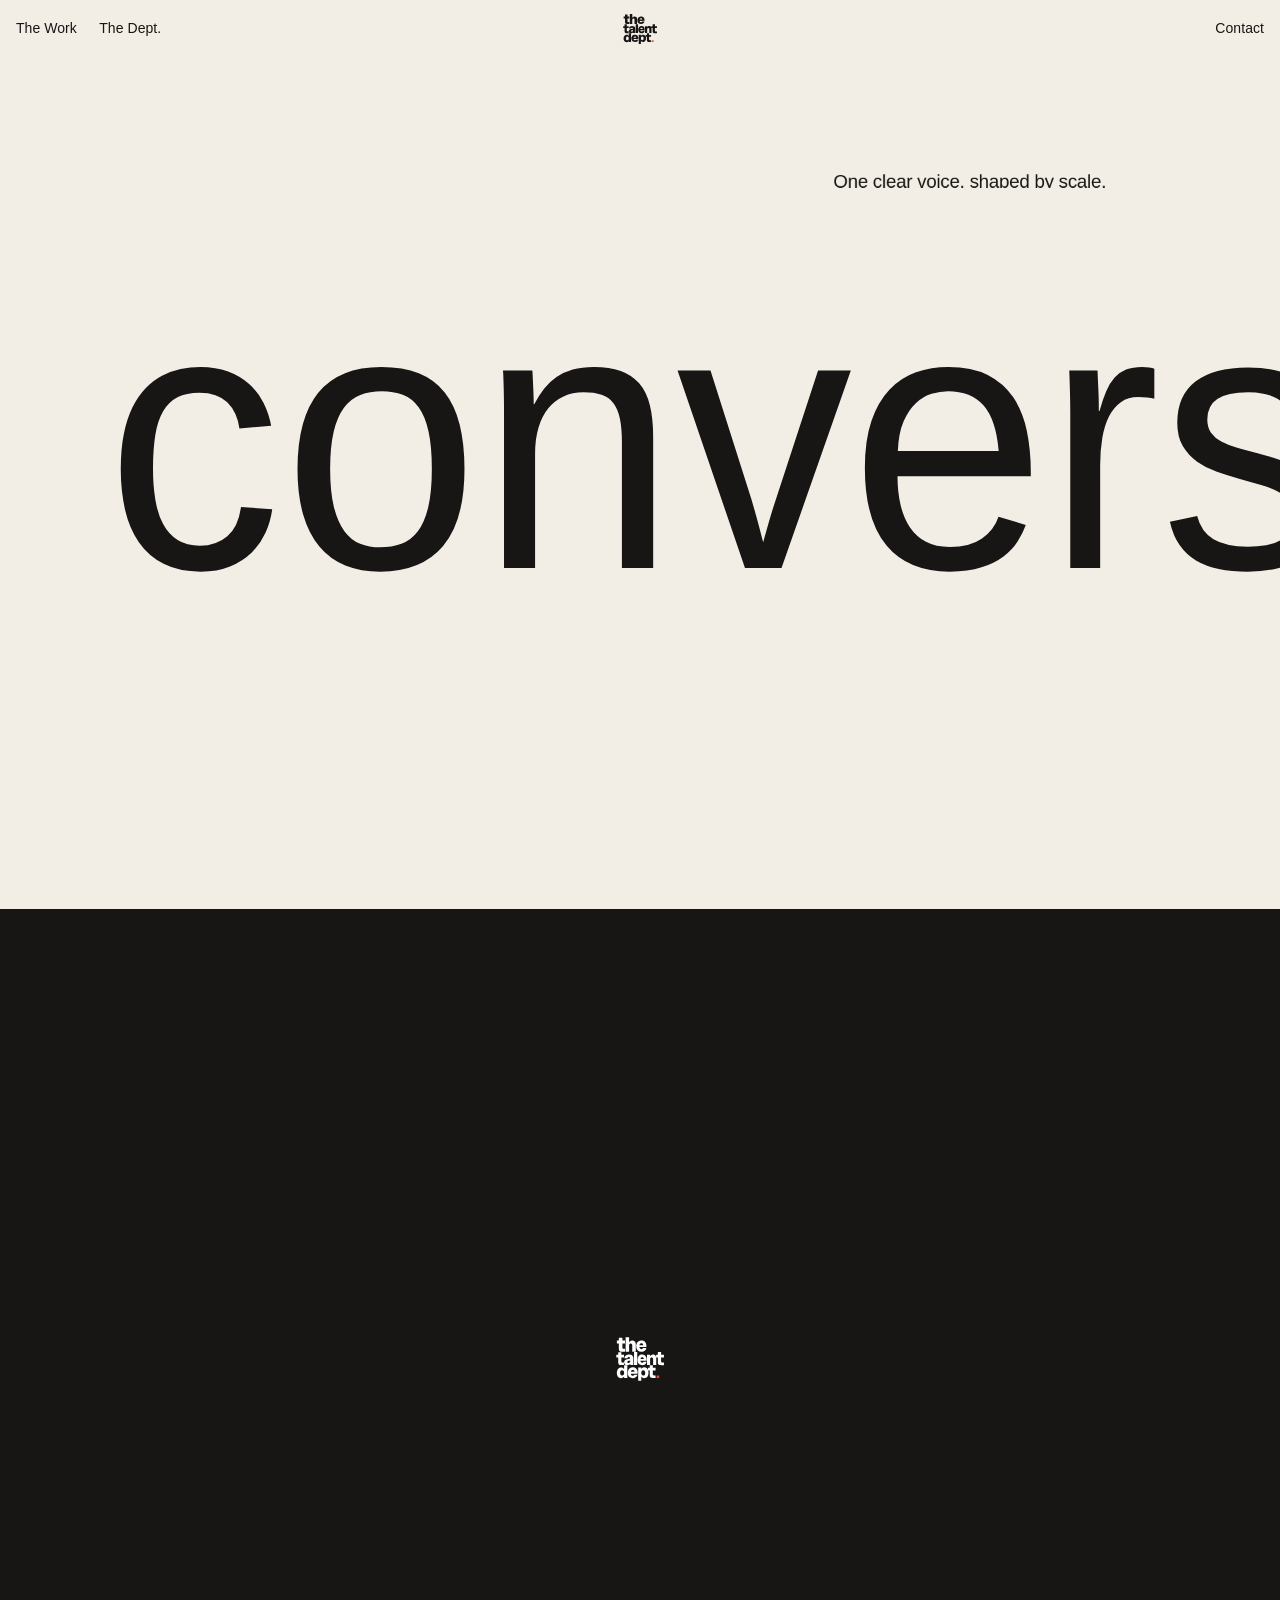
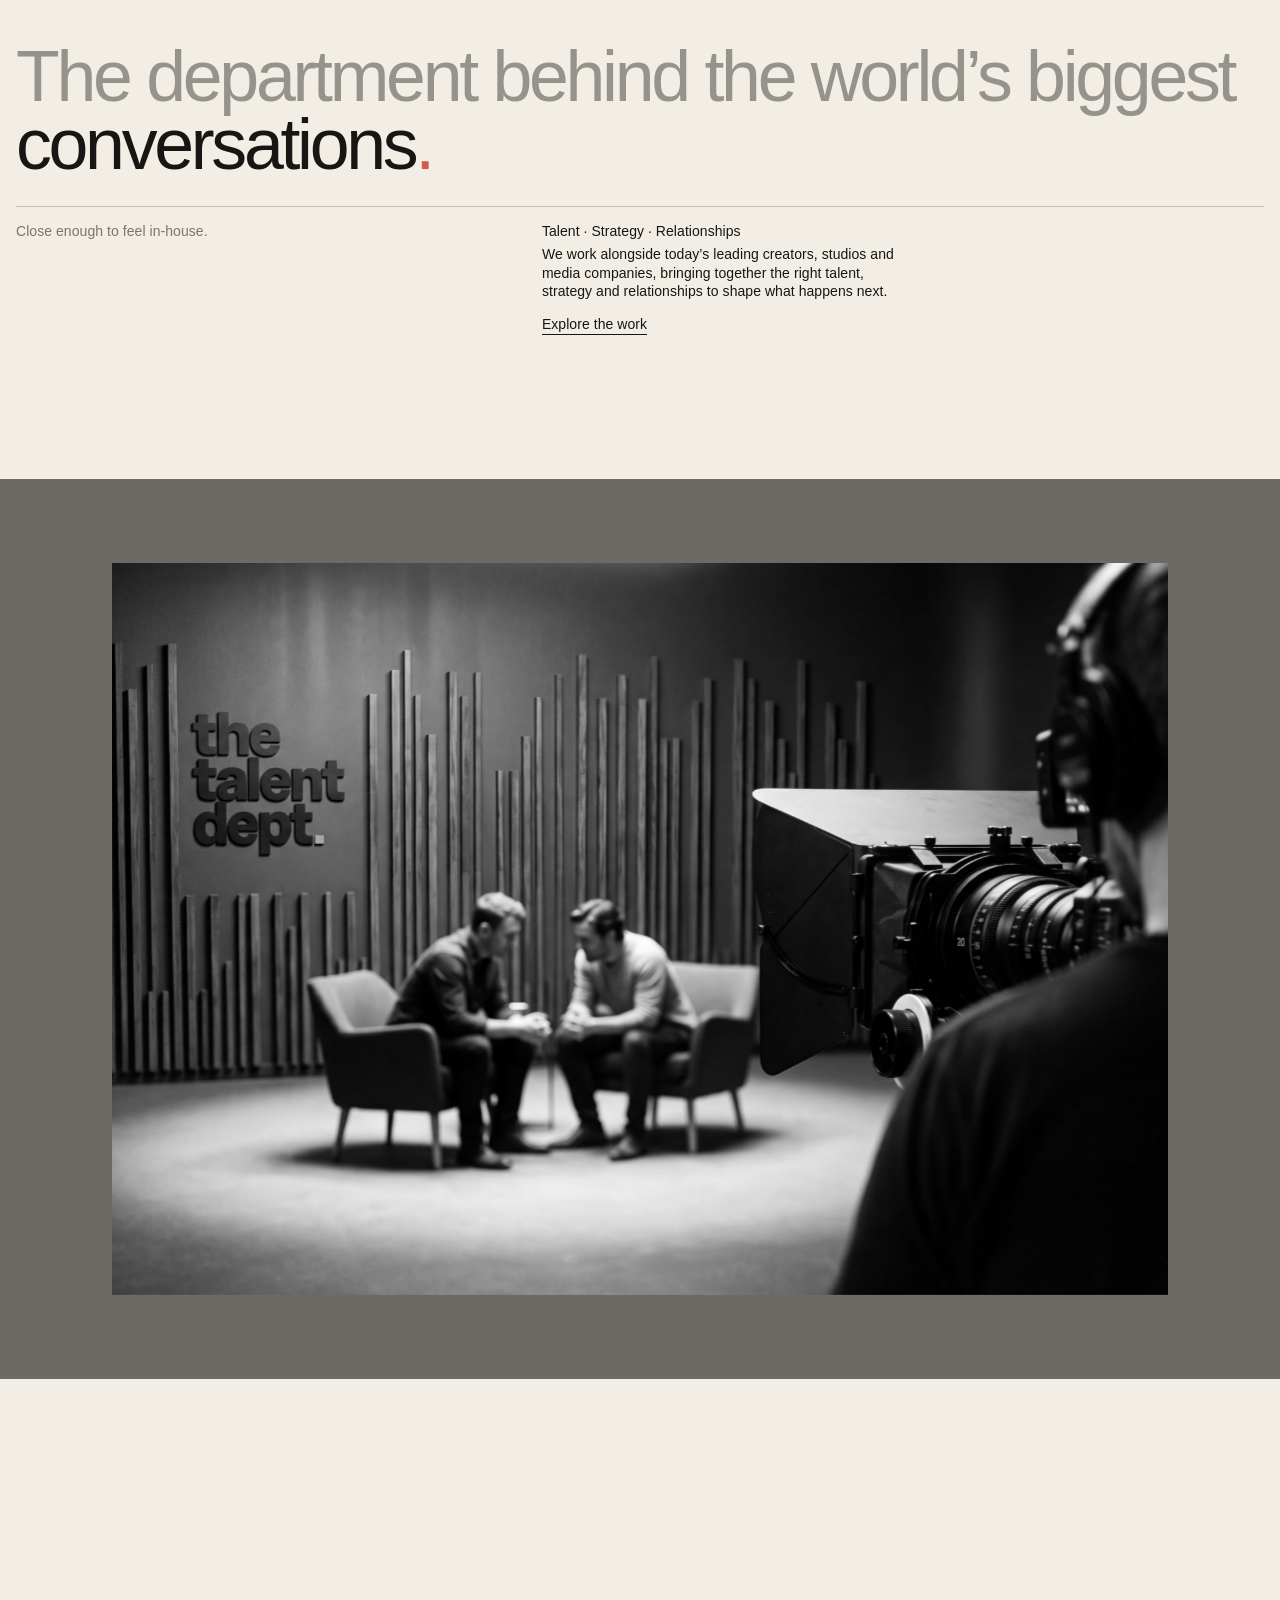
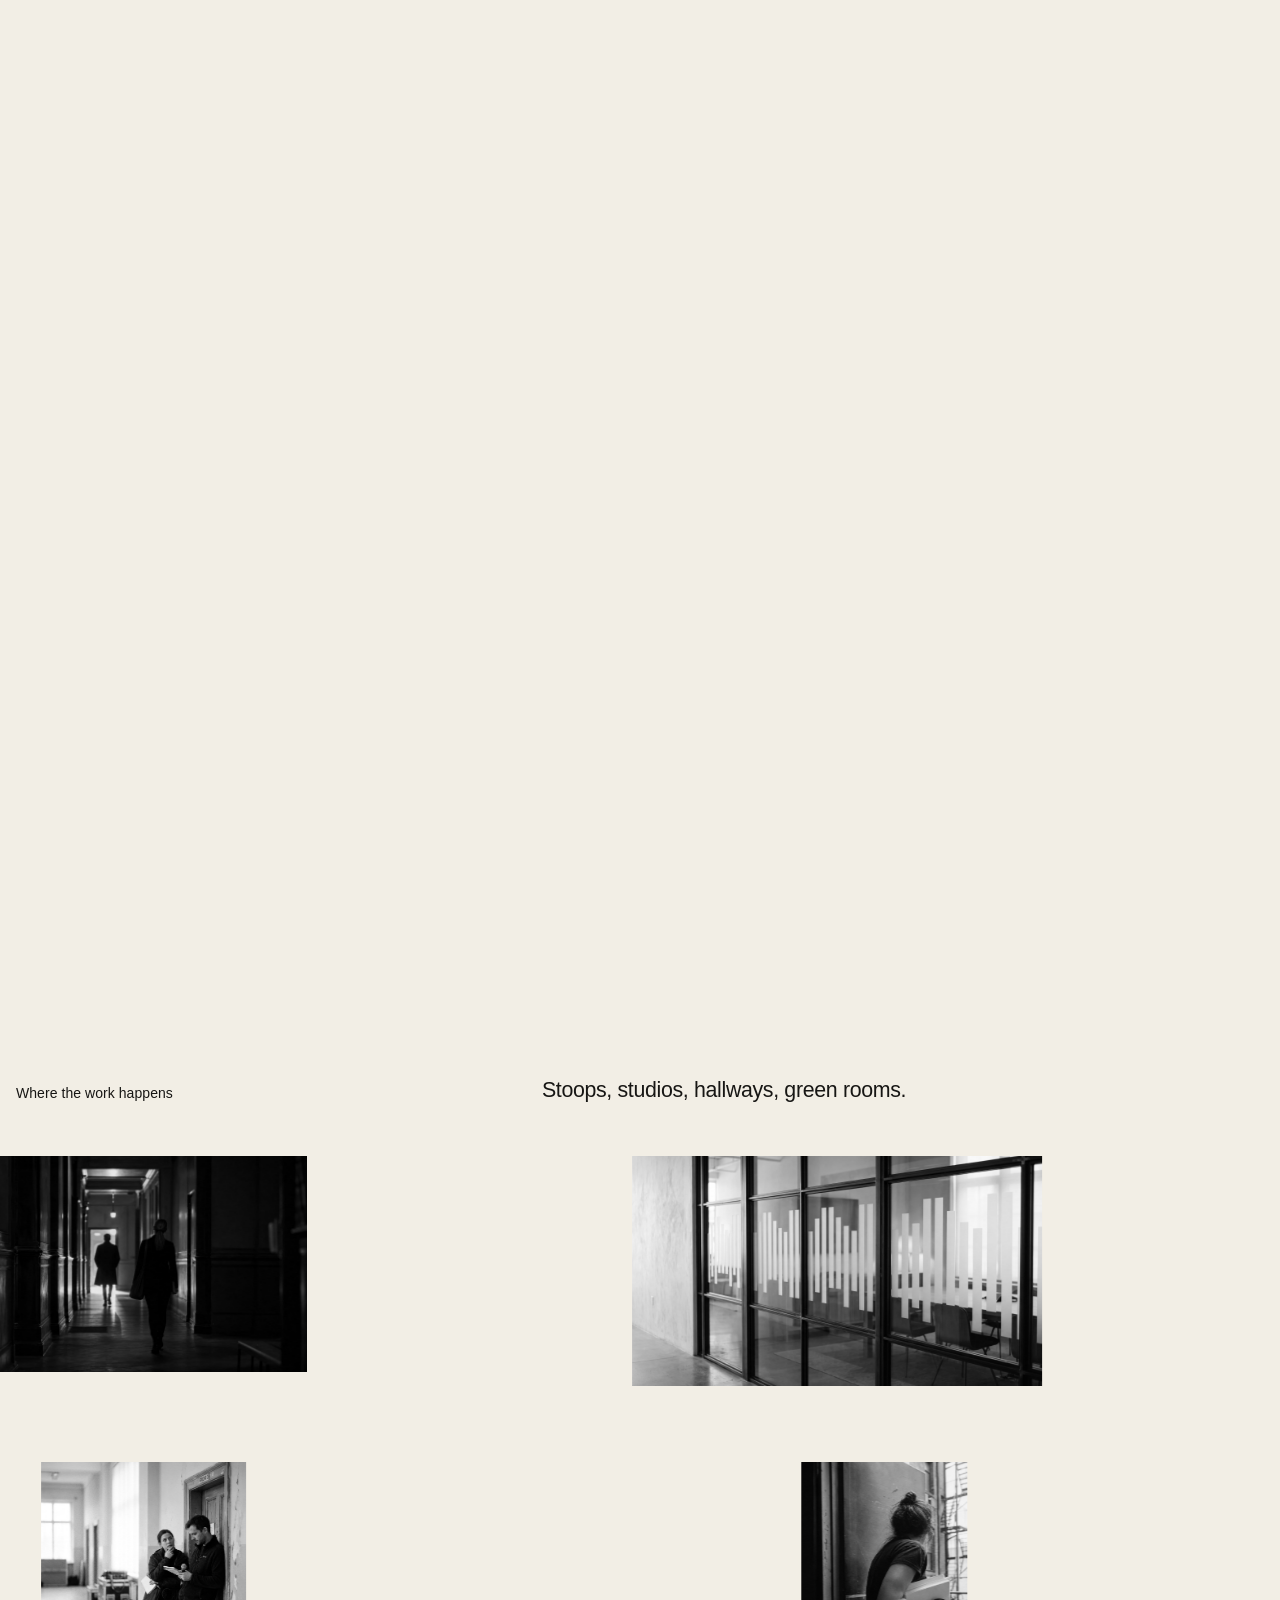
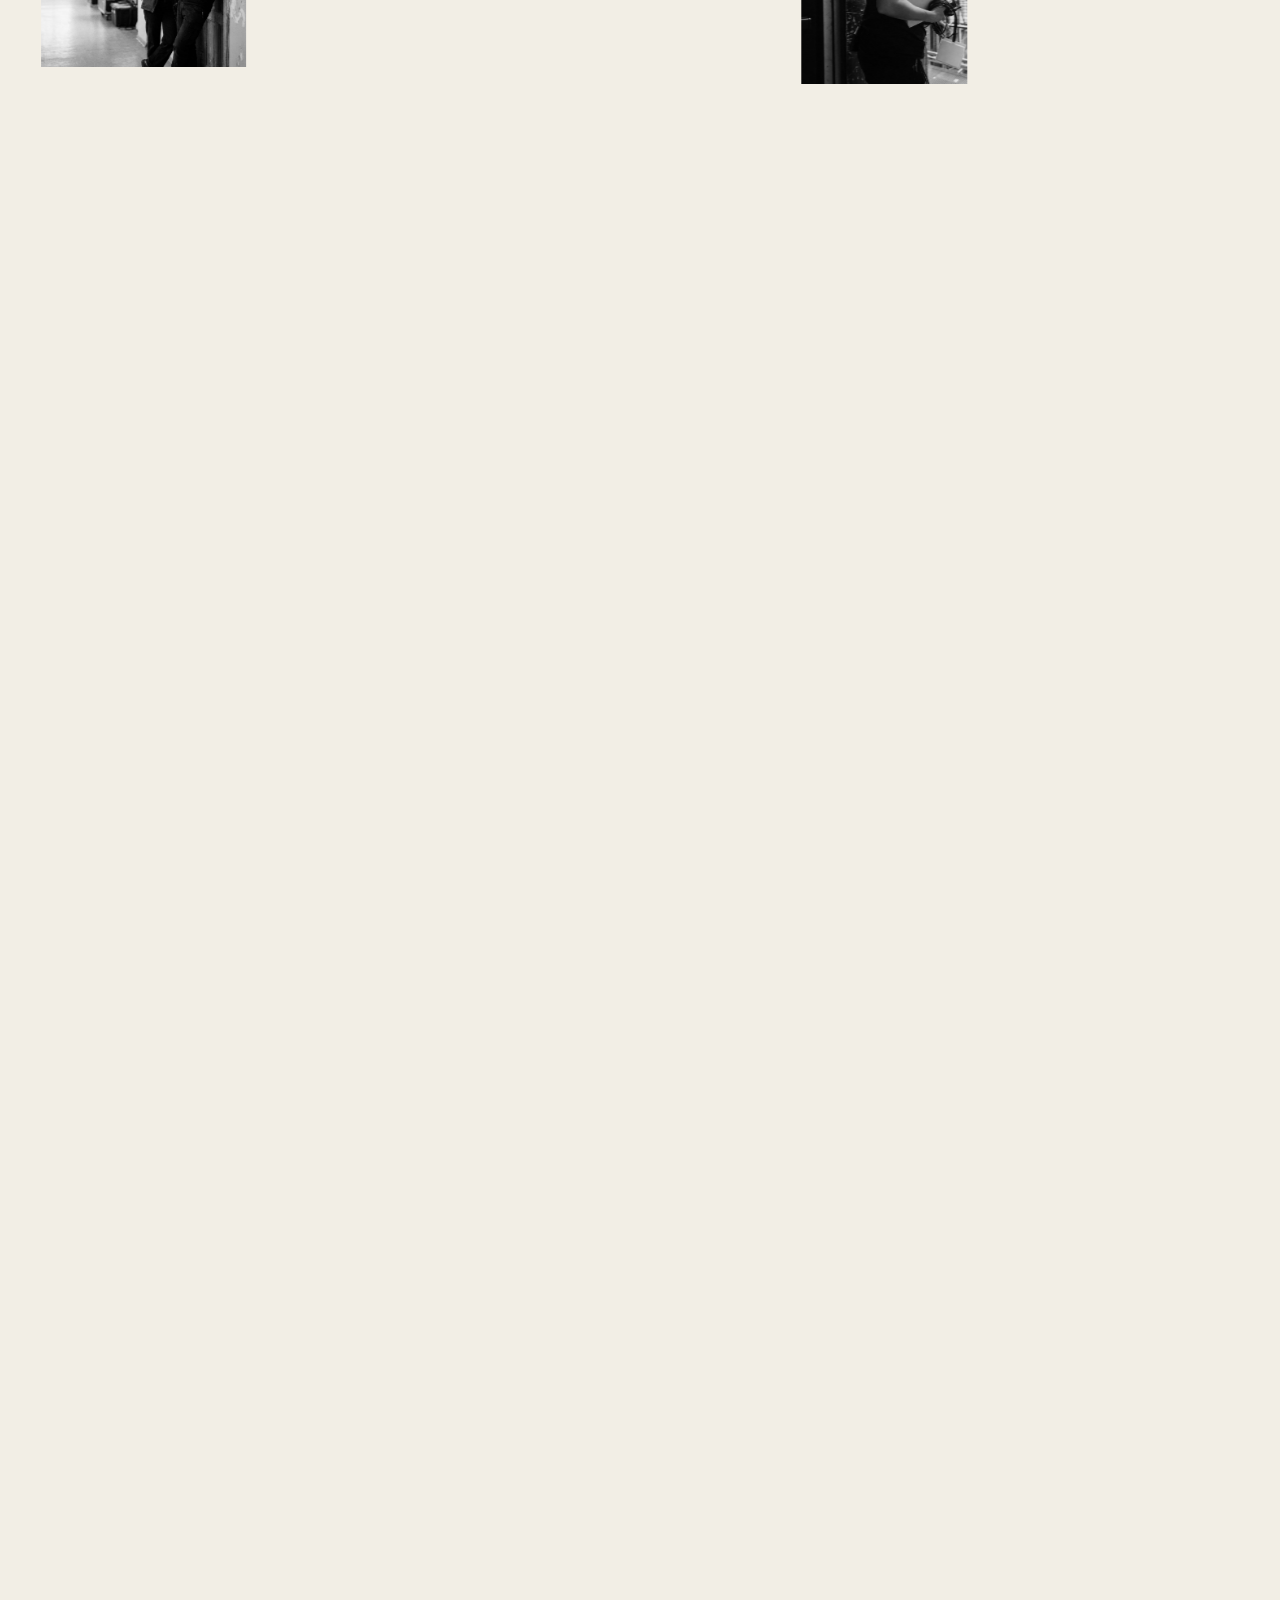
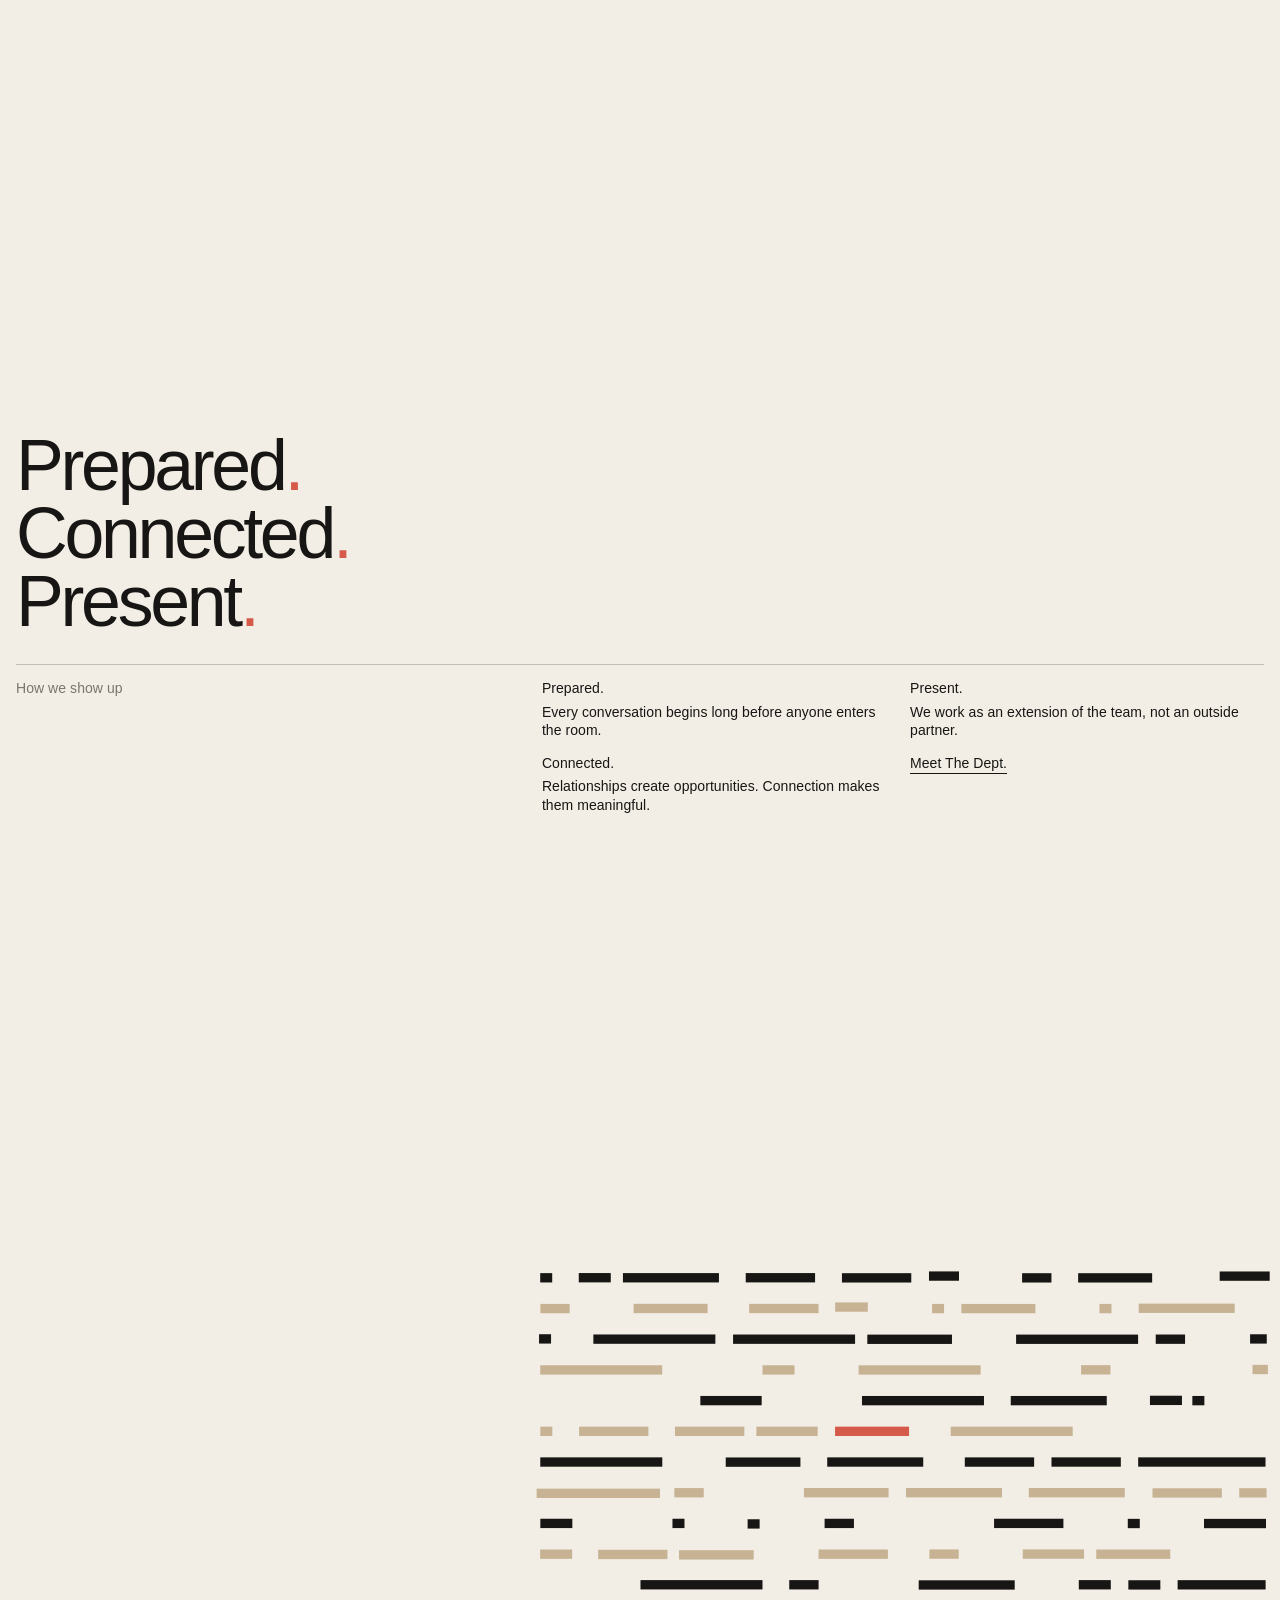
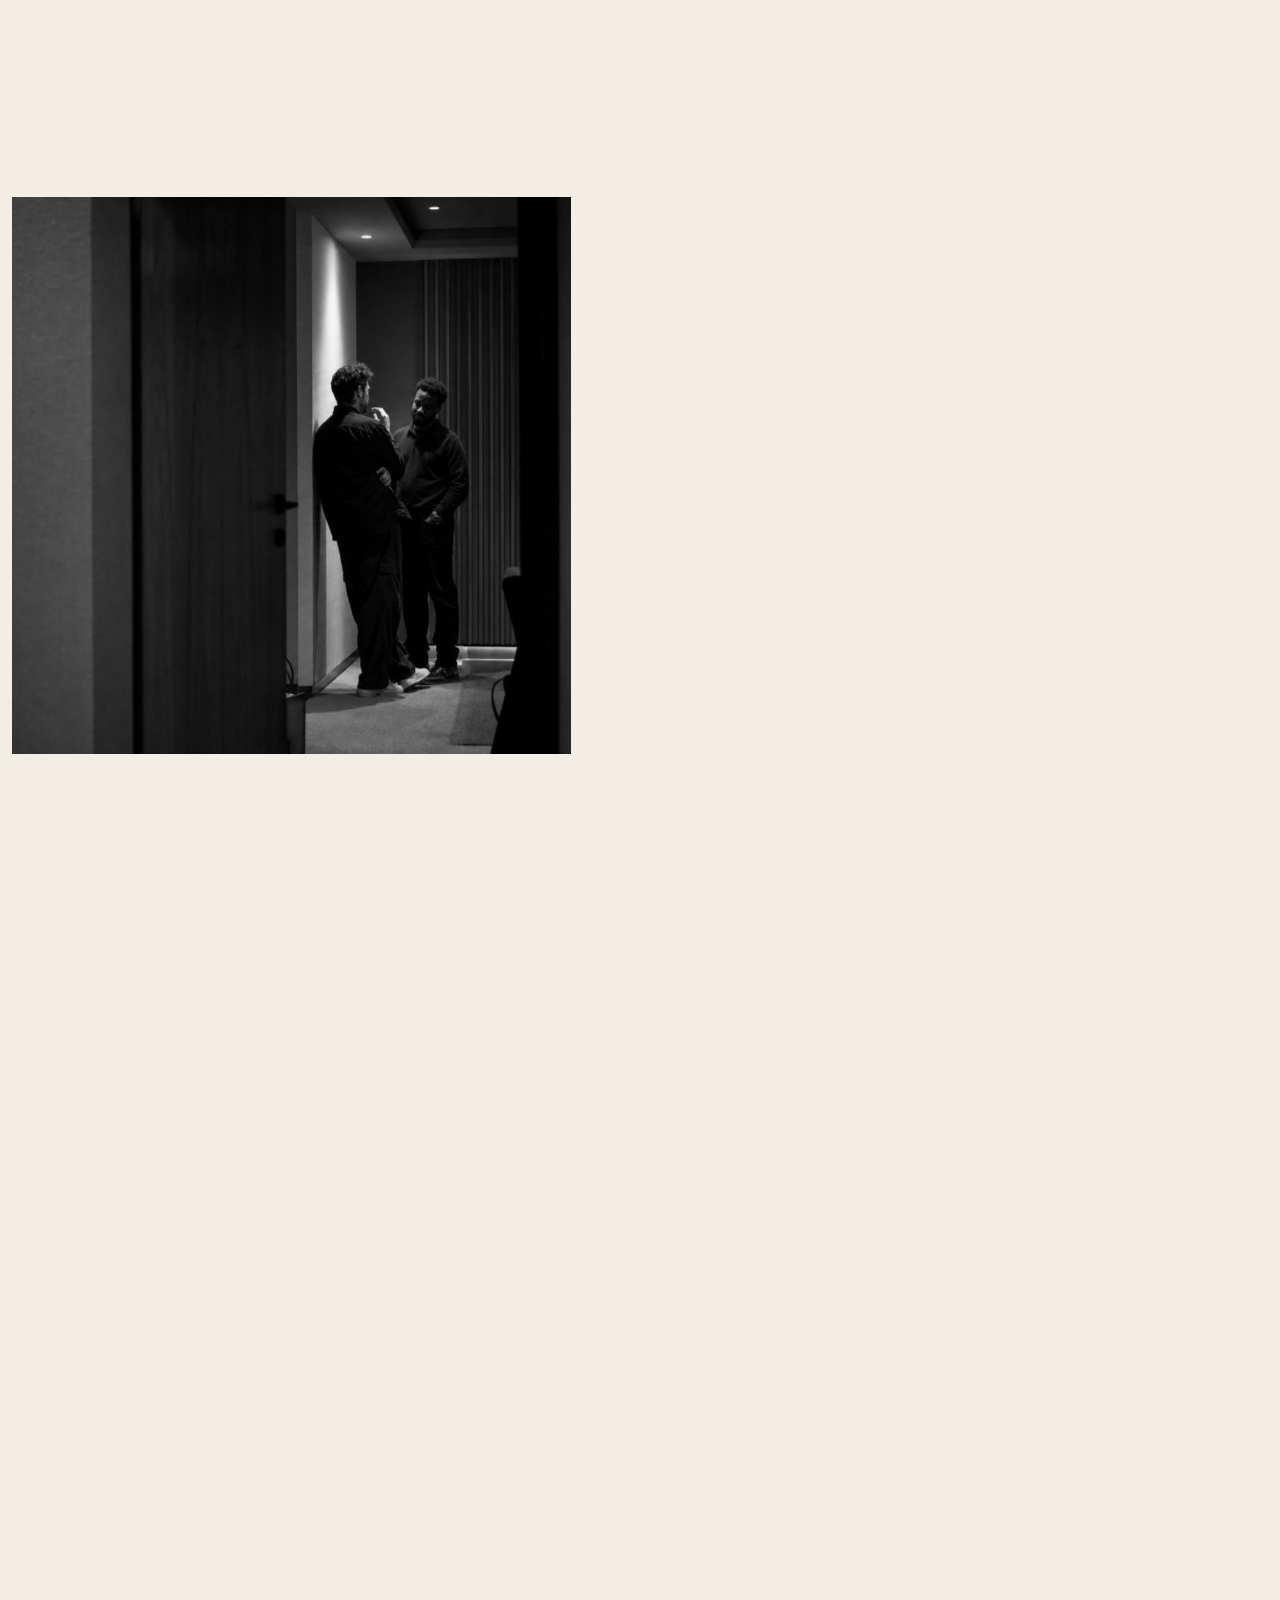
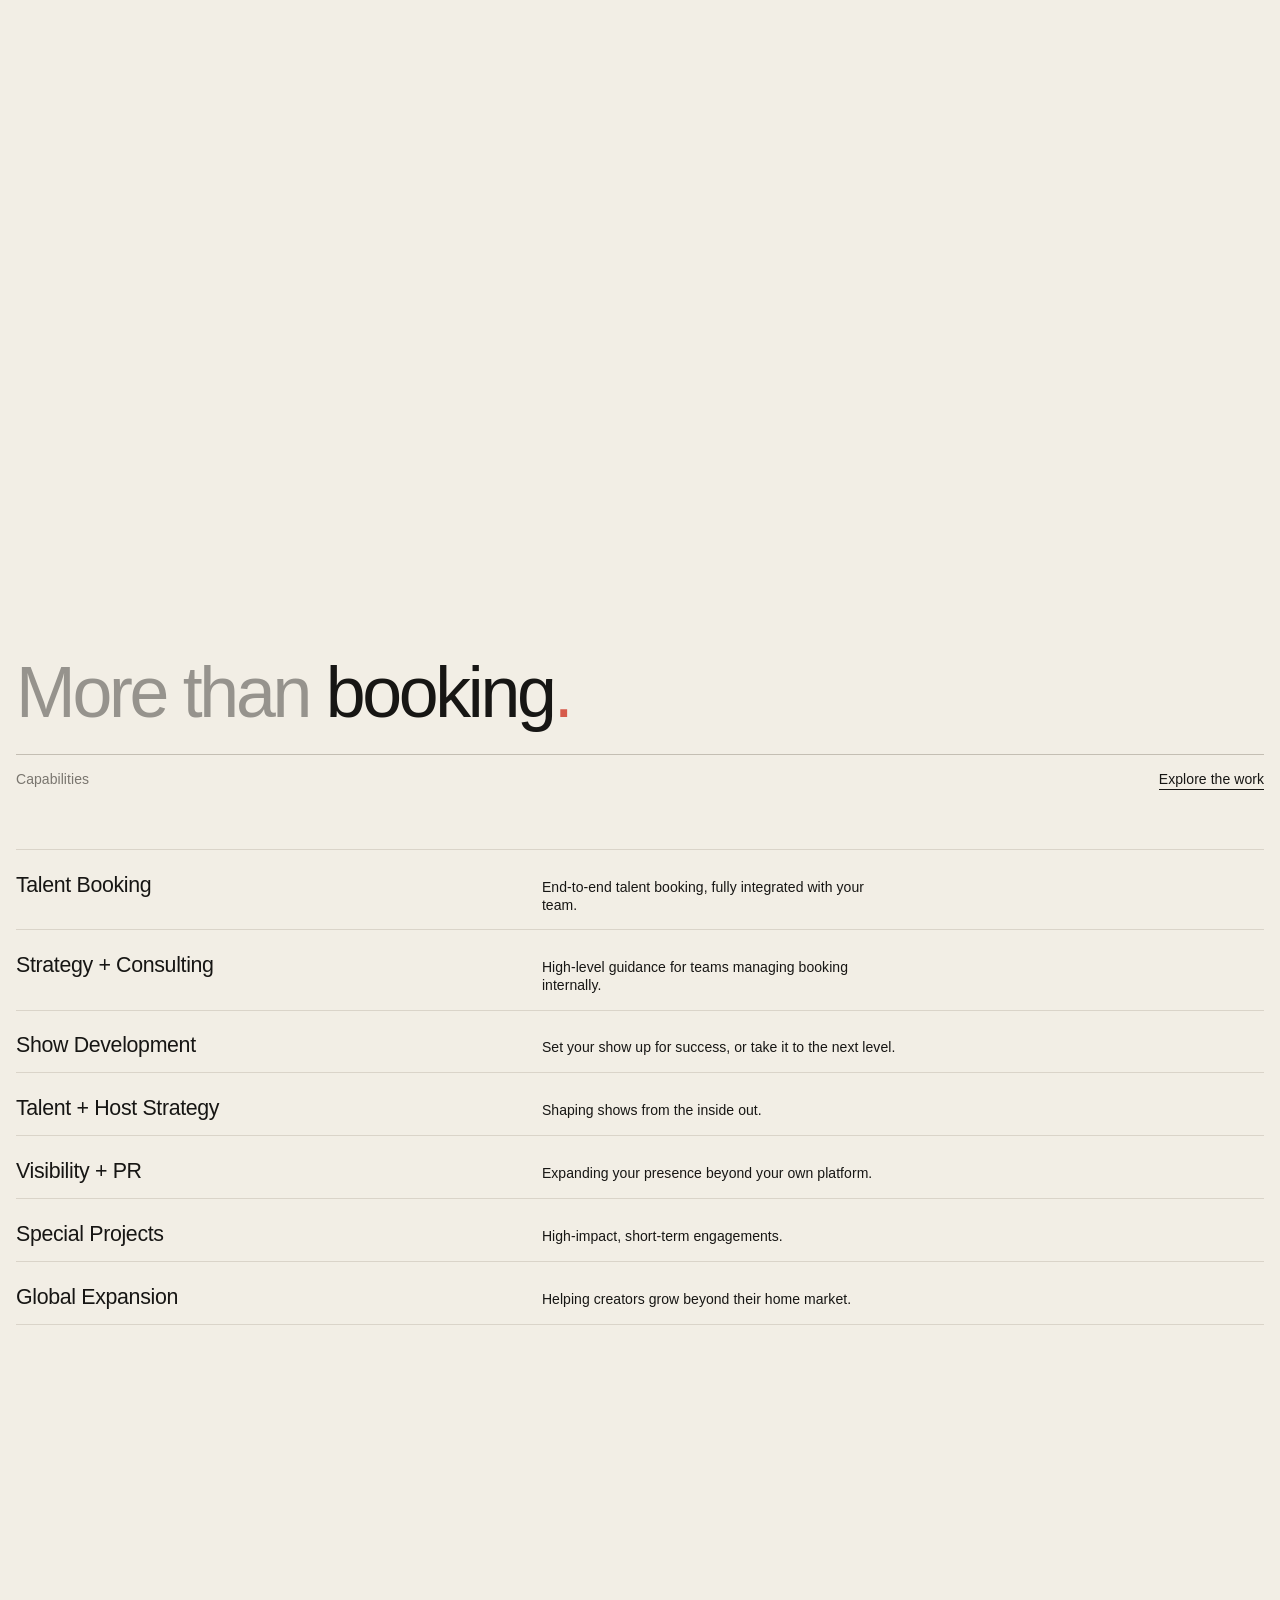
==== index.html @ fd3ad0f1 "The Talent Dept. site: Cocoon composition with Lando moments Home, The Work and The Dept. on the rou" ====
<!doctype html>
<html lang="en">
<head>
<meta charset="utf-8">
<meta name="viewport" content="width=device-width,initial-scale=1">
<meta name="robots" content="noindex">
<title>The Talent Dept.</title>
<meta name="description" content="The department behind the world’s biggest conversations.">
<link rel="icon" href="assets/ttd-logo-dark.svg">
<link rel="stylesheet" href="css/site.css">
<script>try{if(sessionStorage.getItem("ttd-veil")==="1")document.documentElement.classList.add("veiled")}catch(e){}</script>

</head>
<body class="home">

<header class="nav" id="nav">
  <nav class="l" aria-label="Main"><a class="ul" href="the-work.html">The Work</a><a class="ul" href="the-dept.html">The Dept.</a></nav>
  <a class="logo" href="index.html" aria-label="The Talent Dept., home"><img class="dk" src="assets/ttd-logo-dark.svg" alt="The Talent Dept."><img class="lt" src="assets/ttd-logo-light.svg" alt=""></a>
  <div class="r"><a class="ul" href="#contact">Contact</a></div>
</header>

<main>

<!-- 01 · Change. The hero: Round 7 option 01, Grow. -->
<section class="pin hero" id="top" data-pin="hero" style="--len:520vh">
  <div class="pin-in"></div>
  <h1 class="sr">The right person can change the whole conversation.</h1>
</section>

<section class="blk">
  <h2 class="say disp">The department behind the world’s biggest <b>conversations</b><i>.</i></h2>
  <div class="rule"></div>
  <div class="row">
    <p class="zA grey">Close enough to feel in-house.</p>
    <div class="zB">
      <p class="lab">Talent · Strategy · Relationships</p>
      <p>We work alongside today’s leading creators, studios and media companies, bringing together the right talent, strategy and relationships to shape what happens next.</p>
      <p><a class="go" href="the-work.html">Explore the work</a></p>
    </div>
  </div>
</section>

<!-- The photograph recedes into a card while the room goes dark. -->
<section class="pin recede" data-pin="recede" style="--len:230vh;margin-top:16vh">
  <div class="pin-in">
    <div class="mq" aria-hidden="true"><p>Talent · Strategy · Relationships · Talent · Strategy · Relationships ·</p><p>Close enough to feel in-house. Close enough to feel in-house.</p></div>
    <figure class="card"><img src="assets/web/set.jpg" alt="" style="object-position:50% 46%"></figure>
  </div>
</section>

<!-- Where the work happens: photographs travel past at their own depths. -->
<section class="pin track" data-pin="track" style="--len:280vh">
  <div class="pin-in">
    <div class="tr-head"><div class="row"><p class="zA">Where the work happens</p><p class="zBC mid">Stoops, studios, hallways, green rooms.</p></div></div>
    <div class="tr" aria-hidden="true">
      <figure data-x="54" data-d=".92" style="--y:23vh;--w:30vw;--a:16/9"><img src="assets/web/corridor.jpg" alt="" loading="lazy"></figure>
      <figure data-x="88" data-d="1.3" style="--y:57vh;--w:16vw;--a:1/1"><img src="assets/web/pair.jpg" alt="" loading="lazy" style="object-position:50% 30%"></figure>
      <figure data-x="112" data-d=".96" style="--y:23vh;--w:32vw;--a:16/9"><img src="assets/web/glass.jpg" alt="" loading="lazy"></figure>
      <figure data-x="150" data-d="1.34" style="--y:57vh;--w:13vw;--a:3/4"><img src="assets/web/woman.jpg" alt="" loading="lazy" style="object-position:50% 20%"></figure>
      <figure data-x="172" data-d="1" style="--y:23vh;--w:31vw;--a:16/9"><img src="assets/web/crew.jpg" alt="" loading="lazy"></figure>
      <figure data-x="212" data-d="1.38" style="--y:60vh;--w:21vw;--a:16/9"><img src="assets/web/slats.jpg" alt="" loading="lazy"></figure>
    </div>
  </div>
</section>

<section class="blk">
  <div class="stack">
    <h2 class="say disp" data-live><b>Prepared</b><i>.</i></h2>
    <h2 class="say disp" data-live><b>Connected</b><i>.</i></h2>
    <h2 class="say disp" data-live><b>Present</b><i>.</i></h2>
  </div>
  <div class="rule"></div>
  <div class="row">
    <p class="zA grey">How we show up</p>
    <div class="zB">
      <p class="lab">Prepared.</p><p>Every conversation begins long before anyone enters the room.</p>
      <p class="lab">Connected.</p><p>Relationships create opportunities. Connection makes them meaningful.</p>
    </div>
    <div class="zC">
      <p class="lab">Present.</p><p>We work as an extension of the team, not an outside partner.</p>
      <p><a class="go" href="the-dept.html">Meet The Dept.</a></p>
    </div>
  </div>
</section>

<!-- 02 · Connection. Scattered to aligned. -->
<section class="pin sight" data-pin="sight" style="--len:250vh;margin-top:18vh">
  <div class="pin-in">
    <p class="lab-s" aria-label="Relationships create the conversation."><span class="mask"><span>Relationships</span></span><span class="mask"><span>create the</span></span><span class="mask"><span>conversation<i class="stop">.</i></span></span></p>
  </div>
</section>

<!-- The Work / The Dept.: two photographs slide in, then The Work's opens to the full screen. -->
<section class="pin split" data-pin="split" style="--len:230vh">
  <div class="pin-in">
    <figure class="im il"><img src="assets/web/hall.jpg" alt=""></figure>
    <figure class="im ir"><img src="assets/web/team-auburn.jpg" alt=""></figure>
    <div class="words">
      <a class="w" href="the-work.html"><span class="disp rv-me">The Work</span><span class="grey">From the first idea to the right voice in the room.</span></a>
      <a class="w" href="the-dept.html"><span class="disp rv-me">The Dept.</span><span class="grey">The people in the room.</span></a>
    </div>
  </div>
</section>

<section class="blk">
  <h2 class="say disp">More than <b>booking</b><i>.</i></h2>
  <div class="rule"></div>
  <div class="row">
    <p class="zA grey">Capabilities</p>
    <div class="zC end"><a class="go" href="the-work.html">Explore the work</a></div>
  </div>
  <ul class="idx">
    <li><div class="row"><p class="zA mid">Talent Booking</p><p class="zB">End-to-end talent booking, fully integrated with your team.</p></div></li>
    <li><div class="row"><p class="zA mid">Strategy + Consulting</p><p class="zB">High-level guidance for teams managing booking internally.</p></div></li>
    <li><div class="row"><p class="zA mid">Show Development</p><p class="zB">Set your show up for success, or take it to the next level.</p></div></li>
    <li><div class="row"><p class="zA mid">Talent + Host Strategy</p><p class="zB">Shaping shows from the inside out.</p></div></li>
    <li><div class="row"><p class="zA mid">Visibility + PR</p><p class="zB">Expanding your presence beyond your own platform.</p></div></li>
    <li><div class="row"><p class="zA mid">Special Projects</p><p class="zB">High-impact, short-term engagements.</p></div></li>
    <li><div class="row"><p class="zA mid">Global Expansion</p><p class="zB">Helping creators grow beyond their home market.</p></div></li>
  </ul>
</section>

<!-- 03 · Possibility. The microphone, the headphones and the call sheet become a street. -->
<section class="icons" data-icons="mic,phones,sheet" data-x=".3,.55,.77" data-ground=".66" data-scale=".5" style="--h:104vh;margin-top:12vh">
</section>

<!-- The names: every booking is a bar of the waveform. -->
<section class="pin waveN" data-pin="names" style="--len:290vh">
  <div class="pin-in">
    <div class="top"><h2 class="say disp">Behind the <b>conversation</b><i>.</i></h2><a class="go" href="the-work.html#work">See the work</a></div>
    <div class="wv" aria-hidden="true"></div>
    <div class="readout"><p class="now"></p></div>
  </div>
</section>

<!-- The people: a deck of portraits that fans open. -->
<section class="blk fan" style="padding-bottom:16vh">
  <h2 class="say disp">The people in the <b>room</b><i>.</i></h2>
  <div class="rule"></div>
  <div class="row"><p class="zA grey">The Dept.</p><div class="zC end"><a class="go" href="the-dept.html">Meet The Dept.</a></div></div>
  <div class="deck"><a class="card" href="the-dept.html#rima"><span class="ph"><img src="assets/web/team-auburn.jpg" alt="Rima Dairi Morris" loading="lazy"></span><span class="n">Rima Dairi Morris</span></a><a class="card" href="the-dept.html#roland"><span class="ph"><img src="assets/web/team-man.jpg" alt="Roland Campos" loading="lazy"></span><span class="n">Roland Campos</span></a><a class="card" href="the-dept.html#lisa"><span class="ph"><img src="assets/web/team-sage.jpg" alt="Lisa Phillips" loading="lazy"></span><span class="n">Lisa Phillips</span></a><a class="card" href="the-dept.html#alexa"><span class="ph"><img src="assets/web/team-blonde.jpg" alt="Alexa Fix" loading="lazy"></span><span class="n">Alexa Fix</span></a><a class="card" href="the-dept.html#nikol"><span class="ph"><img src="assets/web/team-blouse.jpg" alt="Nikol Meza" loading="lazy"></span><span class="n">Nikol Meza</span></a><a class="card" href="the-dept.html#eme"><span class="ph"><img src="assets/web/team-pixie.jpg" alt="Eme Buckley" loading="lazy"></span><span class="n">Eme Buckley</span></a></div>
</section>

</main>

<footer class="foot night" id="contact" data-dark>
  <h2 class="say disp">Bring us into the <b>room</b><i>.</i></h2>
  <div class="field"><canvas aria-hidden="true"></canvas></div>
  <div class="rule"></div>
  <div class="row">
    <div class="zA"><p class="grey">Let’s talk.</p><a class="mail ul" href="mailto:hello@thetalentdept.com">hello@thetalentdept.com</a></div>
    <div class="zB links"><a class="ul" href="the-work.html">The Work</a><a class="ul" href="the-dept.html">The Dept.</a></div>
    <p class="zC">New York</p>
  </div>
  <div class="row base">
    <div class="zA"><img src="assets/ttd-logo-light.svg" alt="The Talent Dept."></div>
    <p class="zB grey">© 2026 The Talent Dept. All rights reserved.</p>
    <a class="zC end ul" href="#top">Back to top</a>
  </div>
</footer>

<script src="js/stage.js"></script>
<script src="js/poses.js"></script>
<script src="js/site.js"></script>
</body>
</html>
---- css/site.css ----
/* The Talent Dept. · site, round 8b.
   Composition after Cocoon's About page (cocoonblanket.com): hairline margins, one huge display size against one
   small text size, a single rule under each display line, then a three-zone row (grey caption · text · text),
   full-bleed photographs, a plain menu with the logo centred.
   Brand Standards kept: Cream, Ink, Draft (tan), Signal (the full stop only); Helvetica Neue Light 300 and
   Medium 500. Flat: no shadows, no gradients, no rounded cards. */
:root{
  --cream:#F2EEE5; --ink:#171614; --tan:#C7B394; --red:#D65A4A;
  --quiet:#96938D;          /* display type at rest */
  --mute:#7A766F;           /* small grey text */
  --hair:#C4BEB3;           /* rules */
  --hair2:#DAD4C9;          /* rules inside lists */
  --night-q:#6E6A63; --night-hair:#3A3733;
  --m:max(16px,1.11vw);     /* page margin */
  --g:max(12px,1.11vw);     /* gutter */
  --ease:cubic-bezier(.22,1,.36,1);
  --f:"Helvetica Neue",Helvetica,Arial,sans-serif;
  --sm:clamp(14px,1.04vw,17px);
  --mid:clamp(20px,1.67vw,32px);
  --disp:clamp(44px,5.6vw,108px);
}

*{box-sizing:border-box}
html{background:var(--cream);-webkit-text-size-adjust:100%}
body{margin:0;background:var(--cream);color:var(--ink);font:300 var(--sm)/1.32 var(--f);letter-spacing:.004em;
  -webkit-font-smoothing:antialiased;text-rendering:optimizeLegibility;overflow-x:clip}
img{display:block;max-width:100%}
a{color:inherit;text-decoration:none}
h1,h2,h3,p,ol,ul,figure{margin:0;padding:0;font-weight:inherit}
ol,ul{list-style:none}
b,strong{font-weight:inherit}
i{font-style:normal}
.sr{position:absolute!important;width:1px;height:1px;overflow:hidden;clip:rect(0 0 0 0);white-space:nowrap}

/* ---- type: two sizes do almost all the work */
.disp{font-size:var(--disp);line-height:.95;letter-spacing:-.046em;font-weight:300;color:var(--quiet);max-width:17em}
.mid{font-size:var(--mid);line-height:1.16;letter-spacing:-.016em;font-weight:300}
.lab{font-weight:500}
.grey{color:var(--mute)}
.say i,.stop{color:var(--red);font-weight:400}
.say[data-live] i{color:var(--quiet);transition:color .5s var(--ease)}
.say[data-live].spoken i{color:var(--red)}

/* Speak Up: a stressed word is re-set letter by letter, Light copies over Medium copies */
.sp{position:relative;display:inline-block;white-space:nowrap;color:transparent!important}
.sp>span{position:absolute;top:0;white-space:pre;letter-spacing:0;transform-origin:0 50%;pointer-events:none}
.sp>.q{font-weight:300;color:var(--quiet)}
.sp>.m{font-weight:500;color:var(--ink);opacity:0}

/* links: an underline that draws */
.go{display:inline-block;font-weight:500;background:linear-gradient(currentColor,currentColor) 0 100%/100% 1px no-repeat;padding-bottom:2px;
  transition:background-size .6s var(--ease)}
.go:hover{background-size:0 1px;background-position:100% 100%}
.ul{background:linear-gradient(currentColor,currentColor) 0 100%/0 1px no-repeat;padding-bottom:2px;transition:background-size .6s var(--ease)}
.ul:hover,.ul.on{background-size:100% 1px}

/* ---- the grid: 24 columns; three zones (A grey caption, B text, C text) */
.blk{padding:18vh var(--m) 0}
.rule{height:1px;background:var(--hair);margin-top:2.2vw}
.row{display:grid;grid-template-columns:repeat(24,minmax(0,1fr));column-gap:var(--g);padding-top:1.15vw;align-items:start}
.zA{grid-column:1/11}
.zB{grid-column:11/18}
.zC{grid-column:18/25}
.zBC{grid-column:11/25}
.zC.end{justify-self:end}
.row p+p{margin-top:1em}
.row .lab+p{margin-top:.35em}
@media (max-width:760px){
  .row{display:block;padding-top:14px}
  .row>*+*{margin-top:22px}
  .rule{margin-top:20px}
  .blk{padding-top:110px}
}

/* ---- nav: words left, the mark in the middle, contact right */
.nav{position:fixed;left:0;right:0;top:0;z-index:100;display:grid;grid-template-columns:1fr auto 1fr;align-items:center;
  padding:14px var(--m);font-size:14px;font-weight:300;transition:transform .7s var(--ease),background-color .4s var(--ease),color .4s var(--ease)}
.nav .l,.nav .r{display:flex;gap:1.6em}
.nav .r{justify-content:flex-end}
.nav .logo{display:block;line-height:0}
.nav .logo img{height:clamp(30px,2.1vw,40px);width:auto}
.nav .logo .lt{display:none}
.nav.solid{background:var(--cream)}
.nav.hide{transform:translateY(-101%)}
.nav.dark{background:var(--ink);color:var(--cream)}
.nav.dark .logo .dk{display:none}
.nav.dark .logo .lt{display:block}

/* ---- pinned moments */
.pin{position:relative;height:var(--len,300vh)}
.pin-in{position:sticky;top:0;height:100vh;height:100lvh;overflow:hidden;background:var(--cream)}

/* ---- full-bleed photograph */
.bleed{margin-top:18vh}
.bleed img{width:100%;height:78vh;object-fit:cover;filter:grayscale(1)}
@media (max-width:760px){ .bleed{margin-top:90px} .bleed img{height:56vh} }

/* ---- the three display lines (Prepared. Connected. Present.) */
.stack .disp{display:block}

/* ---- capabilities: an index with quiet rules */
.idx{margin-top:4.6vw}
.idx li{border-top:1px solid var(--hair2)}
.idx li:last-child{border-bottom:1px solid var(--hair2)}
.idx li .row{padding:1.05vw 0 1.15vw}
.idx li .mid{transition:color .5s var(--ease)}
.idx:hover li .mid{color:var(--quiet)}
.idx li:hover .mid{color:var(--ink)}
@media (max-width:760px){ .idx{margin-top:36px} .idx li .row{padding:14px 0} .idx li .row>*+*{margin-top:6px} }

/* ---- Possibility: icons into buildings */
.icons{position:relative;height:var(--h,96vh)}
.icons svg{position:absolute;inset:0;width:100%;height:100%;overflow:visible}
.icons .pose{transform-box:fill-box;transform-origin:50% 100%}
.icons .pose.flip{animation:settle .62s var(--ease)}
@keyframes settle{0%{transform:scaleY(.9)}55%{transform:scaleY(1.035)}100%{transform:scaleY(1)}}
.icons .cap{position:absolute;left:var(--m);right:var(--m);padding-top:0}
.mask{display:block;overflow:hidden}
.mask>*{display:block;transform:translateY(110%);transition:transform 1s var(--ease)}
.in .mask>*,.in.mask>*{transform:none}

/* ---- Connection: the field and its stacked label */
.sight .lab-s{position:absolute;z-index:5;font-size:var(--sm);line-height:2.05;letter-spacing:.09em;text-transform:uppercase;font-weight:500;color:var(--ink)}
.sight .lab-s .mask:nth-child(2)>*{transition-delay:.08s}
.sight .lab-s .mask:nth-child(3)>*{transition-delay:.16s}

/* ---- the names as a waveform */
.waveN .pin-in{display:grid;grid-template-rows:auto 1fr auto;padding:calc(14px + clamp(30px,2.1vw,40px) + 7vh) var(--m) 3.2vh}
.waveN .top{display:grid;grid-template-columns:repeat(24,minmax(0,1fr));column-gap:var(--g);align-items:end}
.waveN .top h2{grid-column:1/18}
.waveN .top .go{grid-column:18/25;justify-self:end;margin-bottom:.6em}
.wv{position:relative;display:grid;grid-auto-flow:column;grid-auto-columns:1fr;align-items:center;margin:4.5vh 0 3.5vh;min-height:0}
.wv .b{position:relative;height:50%;display:flex;flex-direction:column;align-items:center}
.wv .b>i{display:block;width:clamp(3px,.42vw,8px);background:var(--tan);min-height:4px;transition:background-color .45s var(--ease)}
.wv .b>i.t{flex:var(--k,1) 1 0}
.wv .b>i.u{flex:calc(2 - var(--k,1)) 1 0}
.wv .b em{display:block;writing-mode:vertical-rl;font-style:normal;font-size:clamp(11px,.9vw,17px);line-height:1;letter-spacing:.01em;
  color:var(--mute);font-weight:300;white-space:nowrap;padding:.8em 0;flex:none;transition:color .45s var(--ease)}
.wv .b.on em{color:var(--ink);font-weight:500}
.wv .b.red>i{background:var(--red)}
.readout{border-top:1px solid var(--hair);padding-top:1.15vw}
.readout .now{position:relative;height:1.3em;overflow:hidden;font-size:var(--mid);line-height:1.3;letter-spacing:-.016em}
.readout .now>span{position:absolute;left:0;right:0;top:0;display:grid;grid-template-columns:repeat(24,minmax(0,1fr));column-gap:var(--g);white-space:nowrap;
  transition:transform .7s var(--ease),opacity .7s var(--ease)}
.readout .now b{grid-column:1/11;font-weight:500}
.readout .now s{grid-column:11/25;text-decoration:none;color:var(--mute)}
@media (max-width:760px){
  .waveN .top{display:block}
  .waveN .top .go{display:none}
  .readout .now{height:2.6em}
  .readout .now>span{display:block;white-space:normal}
  .readout .now s{display:block}
}

/* ---- footer: night */
.night{background:var(--ink);color:var(--cream)}
.night .grey{color:#8F8A82}
.night .disp{color:var(--night-q)}
.night .sp>.q{color:var(--night-q)}
.night .sp>.m{color:var(--cream)}
.night .rule{background:var(--night-hair)}
.foot{padding:20vh var(--m) 16px}
.foot .field{position:relative;margin:7vh calc(-1*var(--m)) 0;height:min(44vh,32vw)}
.foot canvas{position:absolute;inset:0;width:100%;height:100%}
.foot .rule{margin-top:7vh}
.foot .mail{font-size:var(--mid);letter-spacing:-.016em;font-weight:300}
.foot .links{display:grid;row-gap:.35em}
.foot .base{margin-top:16vh;align-items:end}
.foot .base img{height:clamp(30px,2.1vw,40px);width:auto}
@media (max-width:760px){ .foot{padding-top:120px} .foot .base{margin-top:72px} }

/* ---- inner pages */
.head{padding-top:calc(14px + clamp(30px,2.1vw,40px) + 9vh)}
.svcs .row{padding-bottom:5vw}
.svcs .zC li{padding:.42em 0;border-top:1px solid var(--hair2)}
.svcs .zC li:first-child{border-top:0;padding-top:0}
@media (max-width:760px){ .svcs .row{padding-bottom:44px} }

.roster ol{margin-top:4.6vw}
.roster li{display:grid;grid-template-columns:repeat(24,minmax(0,1fr));column-gap:var(--g);align-items:baseline}
.roster li .who{grid-column:1/18;font-size:clamp(32px,4.1vw,80px);line-height:1.06;letter-spacing:-.04em;font-weight:300}
.roster li .show{grid-column:18/25;color:var(--quiet);transition:color .5s var(--ease)}
.roster li.on .show{color:var(--ink)}
@media (max-width:760px){ .roster ol{margin-top:36px} .roster li{display:block;padding:6px 0} .roster li .show{display:block} }

.person{scroll-margin-top:80px}
.person .row{padding-bottom:7vw}
.person h2{font-size:clamp(28px,2.6vw,50px);line-height:1.04;letter-spacing:-.035em;font-weight:300;color:var(--quiet)}
.person .zA .grey{margin-top:.6em}
.person figure img{width:100%;aspect-ratio:4/5;object-fit:cover;object-position:50% 12%;filter:grayscale(1)}
.person figure figcaption{padding-top:.7em}
@media (max-width:760px){ .person .row{padding-bottom:56px} }

/* mixed sizes in one row sit on a shared line */
.idx .row{align-items:baseline}
.icons .cap{align-items:end}
@media (max-width:760px){
  .nav{display:flex;align-items:center;gap:1.1em}
  .nav .logo{order:0;margin-right:auto}
  .nav .l{order:1;gap:1.1em}
  .nav .r{order:2}
}

/* =====================================================================================
   Lando moments (after landonorris.com, OFF+BRAND), in the TTD language. Native scrolling throughout.
   ===================================================================================== */

/* headline reveal: a solid Draft bar sweeps across each line, the words appear, the bar pulls away */
.rv{position:relative}
.rv>.bars{position:absolute;inset:0;pointer-events:none;z-index:3}
.rv>.bars i{position:absolute;display:block;background:var(--tan);transform:scaleX(0);transform-origin:0 50%}
.rv.hid>.rvin{opacity:0}

/* the photograph recedes into a card while the room goes dark and the line runs behind it */
.recede .pin-in{background:var(--cream)}
.recede .mq{position:absolute;left:0;right:0;top:50%;transform:translateY(-50%);z-index:1;pointer-events:none}
.recede .mq p{white-space:nowrap;font-size:12.5vw;line-height:.9;letter-spacing:-.05em;font-weight:300;color:var(--night-q);opacity:0;will-change:transform}
.recede .card{position:absolute;left:0;top:0;width:100%;height:100%;z-index:2;overflow:hidden;margin:0}
.recede .card img{width:100%;height:100%;object-fit:cover;filter:grayscale(1);will-change:transform}

/* a sideways gallery: photographs at their own depths, the room turns back to cream */
.track .pin-in{background:var(--ink)}
.track .tr-head{position:absolute;left:var(--m);right:var(--m);top:calc(14px + clamp(30px,2.1vw,40px) + 7vh);z-index:6}
.track .tr-head .row{padding-top:0;align-items:end}
.track .tr{position:absolute;inset:0;--k:1}
.track figure{position:absolute;left:0;top:var(--y);width:calc(var(--w)*var(--k));margin:0;will-change:transform}
.track figure img{width:100%;aspect-ratio:var(--a);object-fit:cover;filter:grayscale(1)}
@media (max-width:760px){ .track .tr{--k:2.3} }

/* The Work / The Dept.: two words, two photographs slide in from the edges, then one opens to the full screen */
.split .pin-in{background:var(--cream)}
.split .words{position:absolute;inset:0;display:flex;align-items:center;justify-content:center;gap:5vw;z-index:3}
.split .w{display:grid;row-gap:.9em;text-align:center;justify-items:center}
.split .w .disp{color:var(--ink);font-size:clamp(40px,5vw,96px)}
.split .w .grey{max-width:16em}
.split .w:hover .disp{color:var(--quiet);transition:color .5s var(--ease)}
.split .im{position:absolute;margin:0;overflow:hidden;z-index:2;will-change:transform}
.split .im img{width:100%;height:100%;object-fit:cover;filter:grayscale(1);transition:transform 1s var(--ease)}
.split .im.ir img{object-position:50% 14%}
.split .im.hov img{transform:scale(1.04)}
@media (max-width:760px){ .split .words{flex-direction:column;gap:12vh} }

/* the people, as a deck of cards that fans open */
.fan .deck{position:relative;height:min(78vh,56vw);margin-top:6vh}
.fan .card{position:absolute;left:50%;top:6%;width:clamp(150px,16vw,300px);margin-left:calc(clamp(150px,16vw,300px)/-2);will-change:transform;transform-origin:50% 120%}
.fan .card .ph{display:block;transition:transform .7s var(--ease)}
.fan .card img{width:100%;aspect-ratio:4/5;object-fit:cover;object-position:50% 14%;filter:grayscale(1)}
.fan .card span.n{display:block;padding-top:.6em;opacity:0;transition:opacity .5s var(--ease)}
.fan .card:hover .ph{transform:translateY(-3%)}
.fan.open .card span.n{opacity:1}
@media (max-width:760px){ .fan .deck{height:64vh} }

/* the footer rises with a curved edge that flattens as it arrives */
.foot{will-change:border-radius}

/* between pages: an Ink panel with the mark wipes over, and away on the next page */
.veil{position:fixed;inset:0;z-index:300;background:var(--ink);display:grid;place-items:center;transform:translateY(101%);pointer-events:none}
.veil img{height:clamp(40px,3.4vw,64px);width:auto}
.veil.go{transform:none;transition:transform .55s cubic-bezier(.65,0,.35,1)}
.veil.cover{transform:none;transition:none}
.veil.off{transform:translateY(-101%);transition:transform .75s cubic-bezier(.65,0,.35,1)}
@media (prefers-reduced-motion:reduce){ .veil{display:none} .rv.hid>.rvin{opacity:1} .rv>.bars{display:none} }

/* arriving from another page: cover at once, before the first paint */
html.veiled::after{content:"";position:fixed;inset:0;background:#171614;z-index:299}
@media (max-width:760px){
  .fan .card{width:28vw;margin-left:-14vw}
  .fan .card span.n{display:none}
  .fan .deck{height:58vh}
}
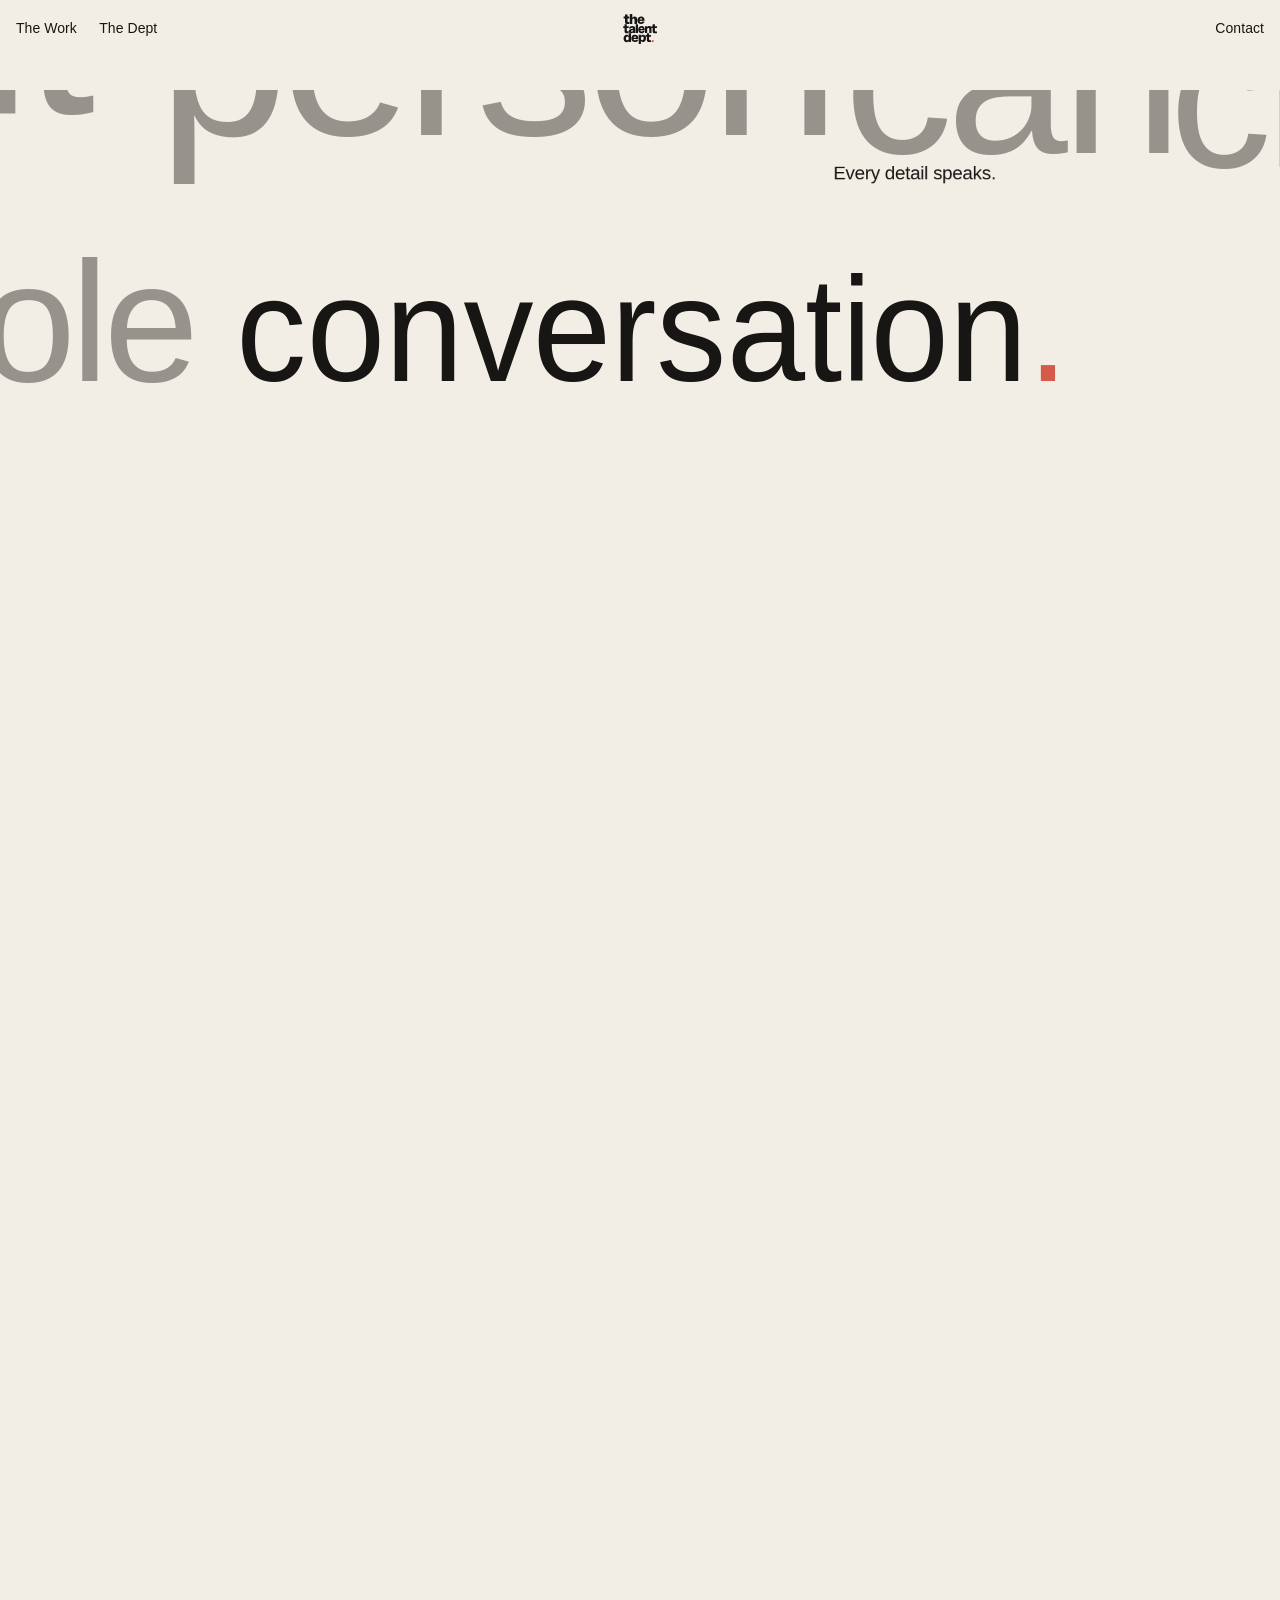
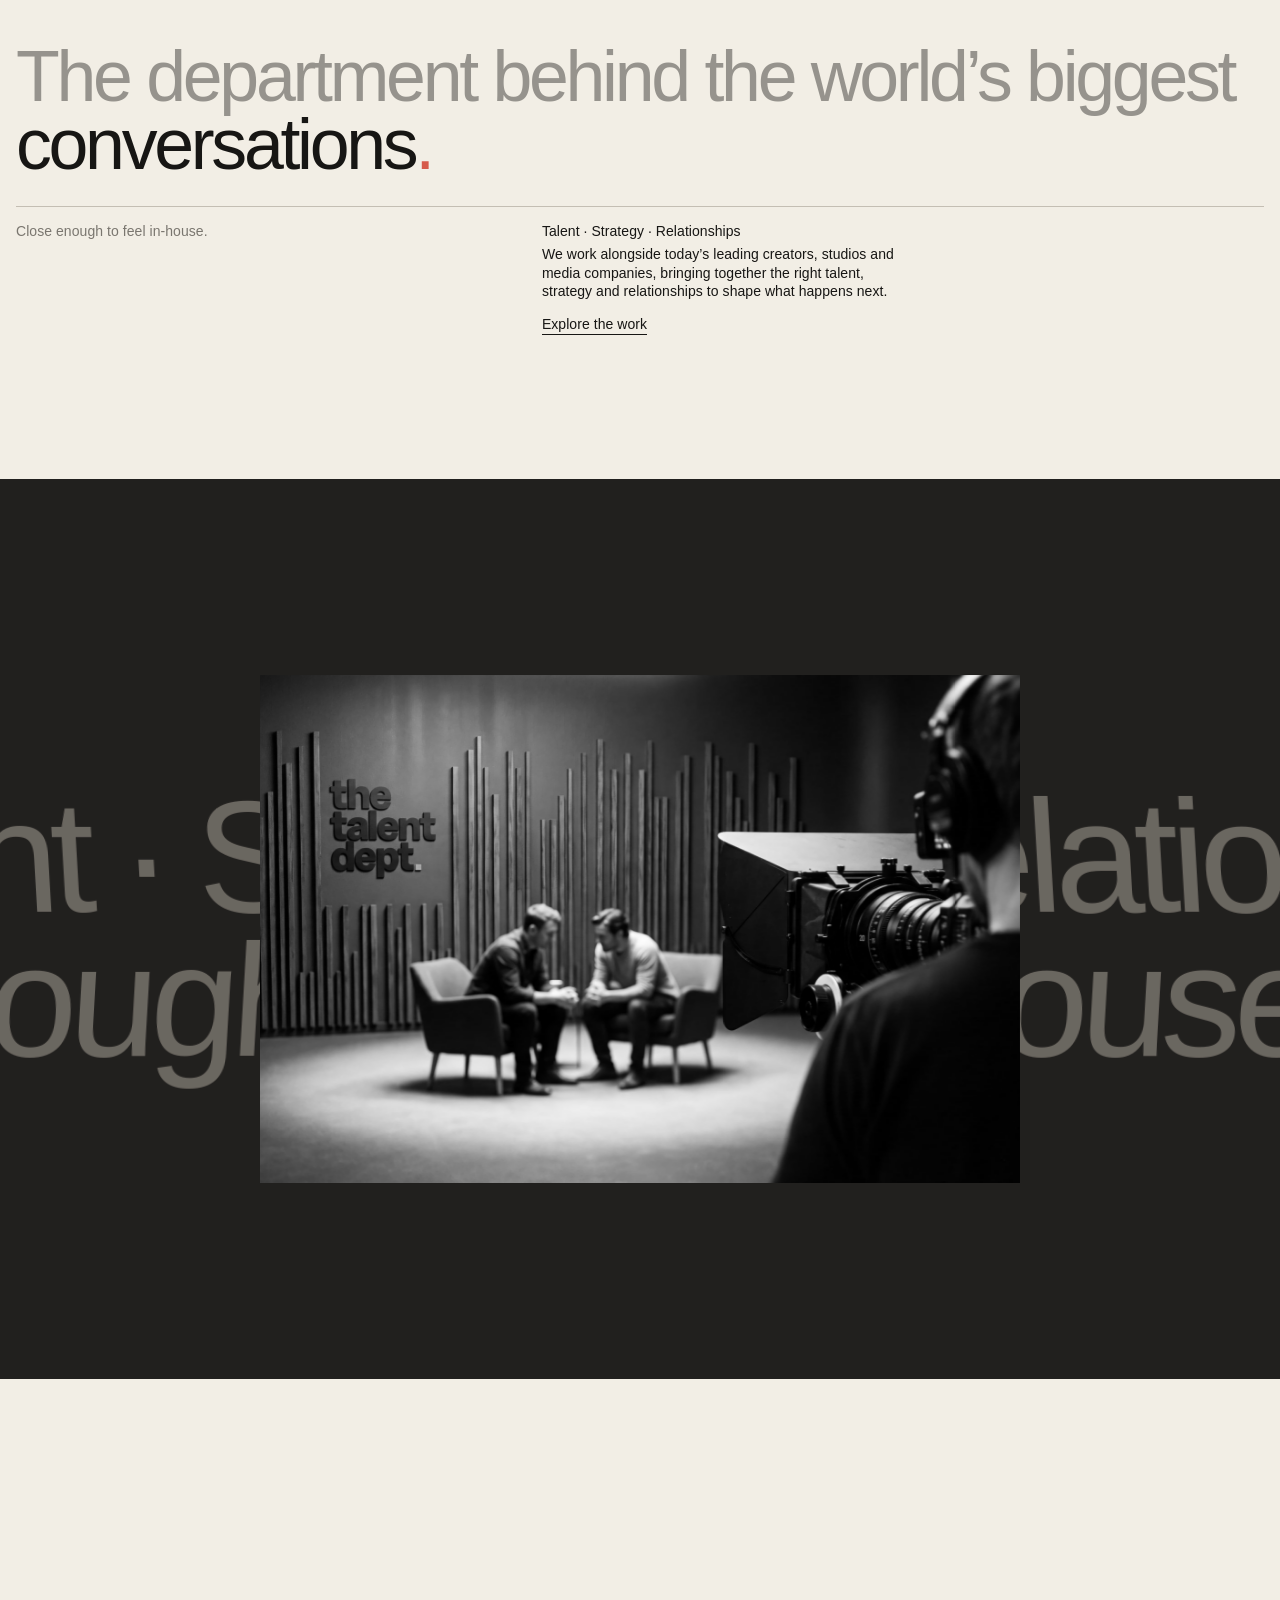
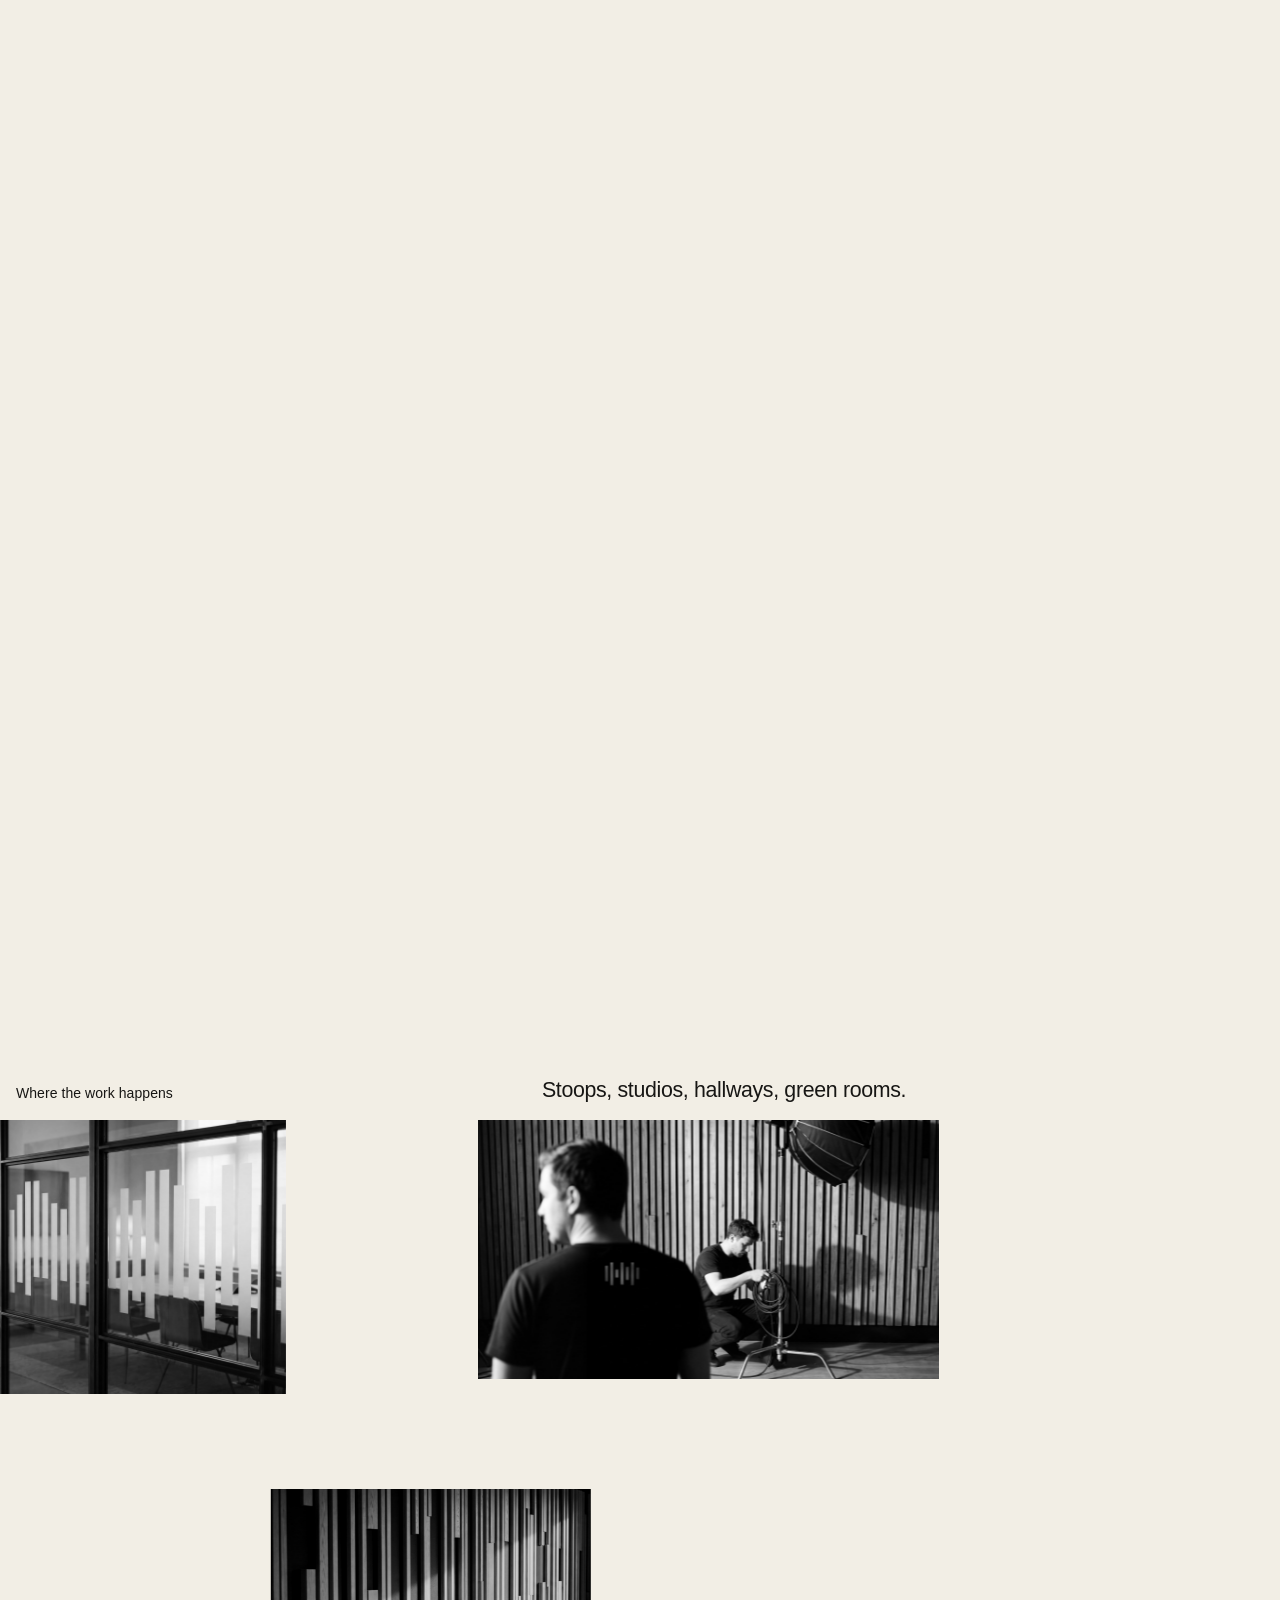
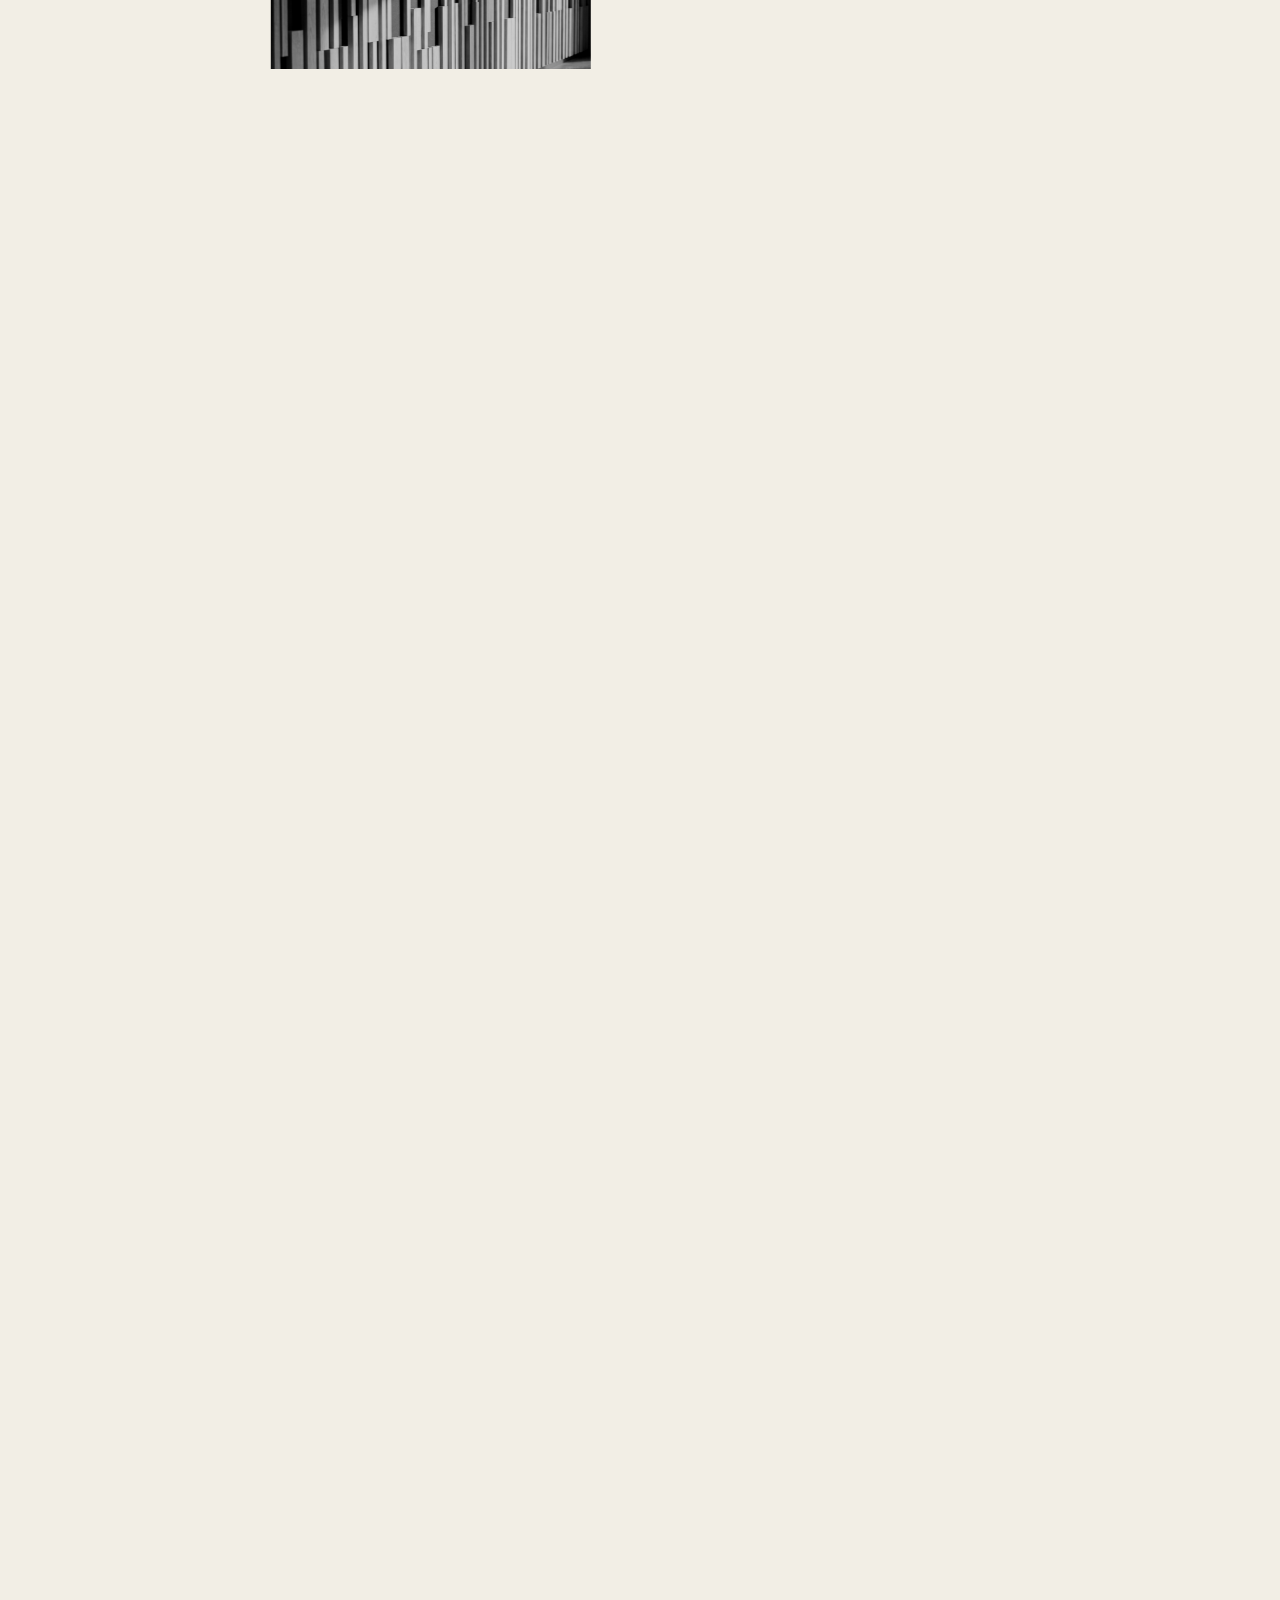
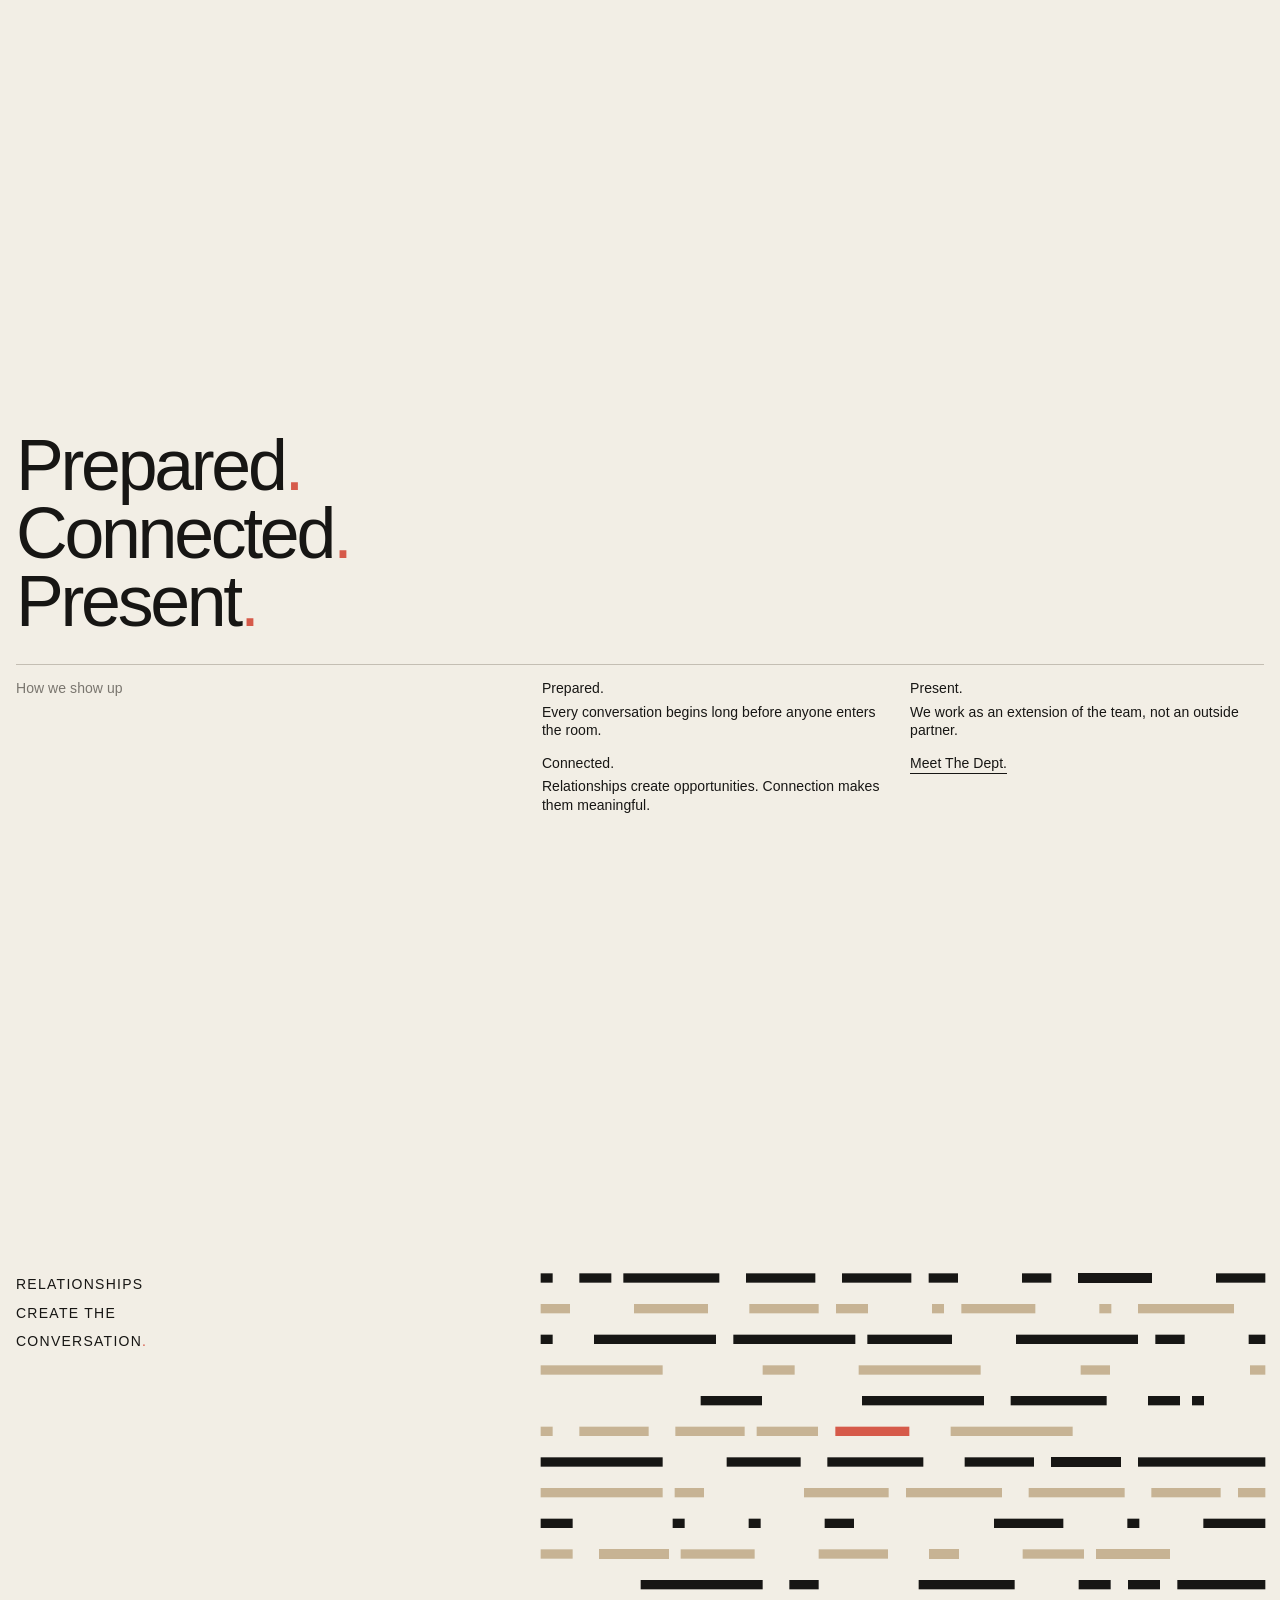
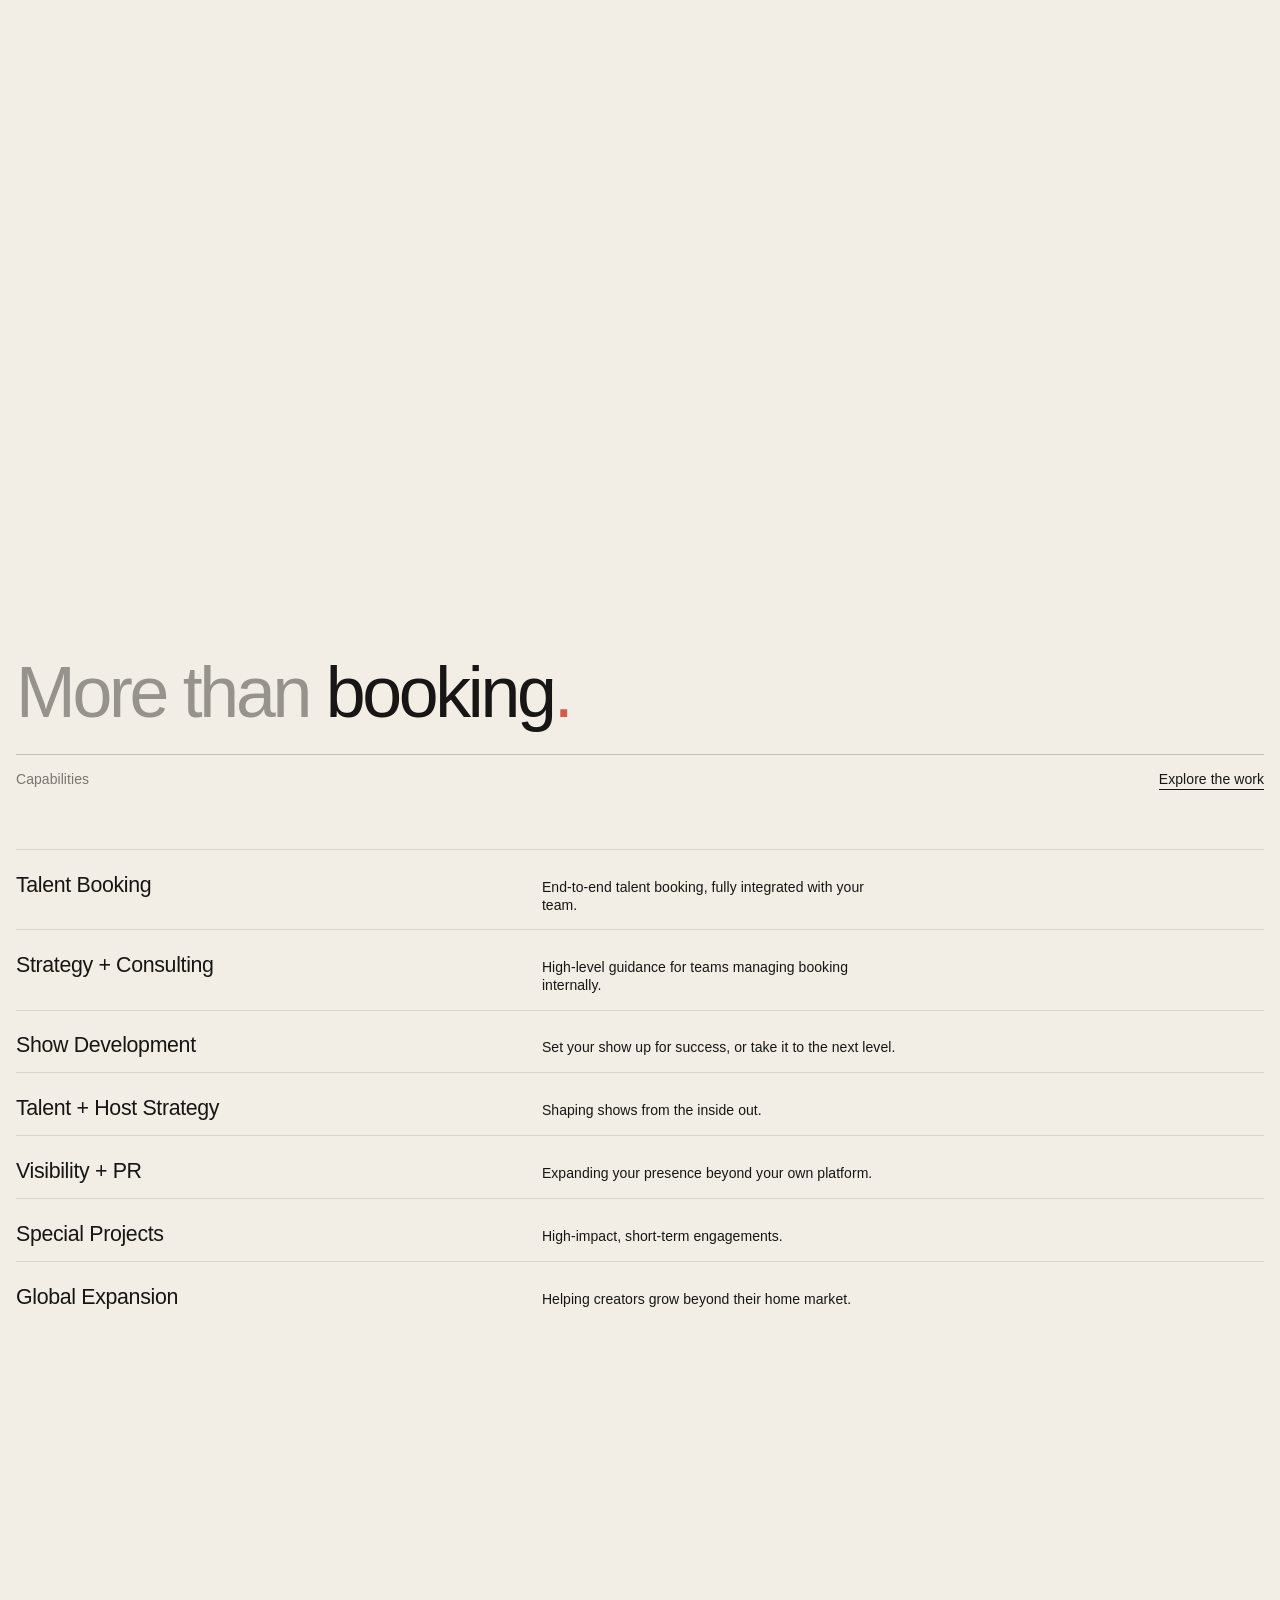
==== commit 0fb4ba65: "Craft layer: the full stop as the one character Nav full stop that slides along the baseline, full-s" ====
--- a/index.html
+++ b/index.html
@@ -53,12 +53,12 @@
   <div class="pin-in">
     <div class="tr-head"><div class="row"><p class="zA">Where the work happens</p><p class="zBC mid">Stoops, studios, hallways, green rooms.</p></div></div>
     <div class="tr" aria-hidden="true">
-      <figure data-x="54" data-d=".92" style="--y:23vh;--w:30vw;--a:16/9"><img src="assets/web/corridor.jpg" alt="" loading="lazy"></figure>
-      <figure data-x="88" data-d="1.3" style="--y:57vh;--w:16vw;--a:1/1"><img src="assets/web/pair.jpg" alt="" loading="lazy" style="object-position:50% 30%"></figure>
-      <figure data-x="112" data-d=".96" style="--y:23vh;--w:32vw;--a:16/9"><img src="assets/web/glass.jpg" alt="" loading="lazy"></figure>
-      <figure data-x="150" data-d="1.34" style="--y:57vh;--w:13vw;--a:3/4"><img src="assets/web/woman.jpg" alt="" loading="lazy" style="object-position:50% 20%"></figure>
-      <figure data-x="172" data-d="1" style="--y:23vh;--w:31vw;--a:16/9"><img src="assets/web/crew.jpg" alt="" loading="lazy"></figure>
-      <figure data-x="212" data-d="1.38" style="--y:60vh;--w:21vw;--a:16/9"><img src="assets/web/slats.jpg" alt="" loading="lazy"></figure>
+      <figure data-x="50" data-d=".92" style="--y:19vh;--w:36vw;--a:16/9"><img src="assets/web/corridor.jpg" alt="" loading="lazy"></figure>
+      <figure data-x="86" data-d="1.3" style="--y:58vh;--w:19vw;--a:1/1"><img src="assets/web/pair.jpg" alt="" loading="lazy" style="object-position:50% 30%"></figure>
+      <figure data-x="106" data-d=".96" style="--y:19vh;--w:38vw;--a:16/9"><img src="assets/web/glass.jpg" alt="" loading="lazy"></figure>
+      <figure data-x="140" data-d="1.34" style="--y:58vh;--w:15vw;--a:3/4"><img src="assets/web/woman.jpg" alt="" loading="lazy" style="object-position:50% 20%"></figure>
+      <figure data-x="164" data-d="1" style="--y:19vh;--w:36vw;--a:16/9"><img src="assets/web/crew.jpg" alt="" loading="lazy"></figure>
+      <figure data-x="196" data-d="1.38" style="--y:60vh;--w:25vw;--a:16/9"><img src="assets/web/slats.jpg" alt="" loading="lazy"></figure>
     </div>
   </div>
 </section>
@@ -162,5 +162,6 @@
 <script src="js/stage.js"></script>
 <script src="js/poses.js"></script>
 <script src="js/site.js"></script>
+<script src="js/craft.js"></script>
 </body>
 </html>
--- a/css/site.css
+++ b/css/site.css
@@ -104,8 +104,6 @@
 .idx li:last-child{border-bottom:1px solid var(--hair2)}
 .idx li .row{padding:1.05vw 0 1.15vw}
 .idx li .mid{transition:color .5s var(--ease)}
-.idx:hover li .mid{color:var(--quiet)}
-.idx li:hover .mid{color:var(--ink)}
 @media (max-width:760px){ .idx{margin-top:36px} .idx li .row{padding:14px 0} .idx li .row>*+*{margin-top:6px} }
 
 /* ---- Possibility: icons into buildings */
@@ -262,9 +260,77 @@
 @media (prefers-reduced-motion:reduce){ .veil{display:none} .rv.hid>.rvin{opacity:1} .rv>.bars{display:none} }
 
 /* arriving from another page: cover at once, before the first paint */
-html.veiled::after{content:"";position:fixed;inset:0;background:#171614;z-index:299}
+html.veiled::after{content:"";position:fixed;inset:0;background:#D65A4A;z-index:299}
 @media (max-width:760px){
   .fan .card{width:28vw;margin-left:-14vw}
   .fan .card span.n{display:none}
   .fan .deck{height:58vh}
 }
+
+/* =====================================================================================
+   The craft layer (piyush-motion-kit, as approved on the TTD site-dot build)
+   ===================================================================================== */
+/* page transitions: the full stop swells from where you clicked; the next page opens out of the logo's full stop */
+.ptd{position:fixed;background:var(--red);z-index:400;pointer-events:none;transform:scale(0)}
+.pt{position:fixed;inset:0;background:var(--red);z-index:399;pointer-events:none}
+
+/* nav: one sentence, one full stop */
+.nav a.ul,.nav a.ul:hover,.nav a.ul.on{background:none}
+.nav{--np:1}
+.np{position:absolute;left:0;top:0;width:5px;height:5px;pointer-events:none;animation:breath 4.2s ease-in-out infinite}
+.np b{position:absolute;inset:0;background:var(--red);border-radius:1.2px;transform-origin:50% 50%}
+.np.land b{animation:land .42s cubic-bezier(.34,1.56,.64,1)}
+@keyframes land{0%{transform:scaleX(1.7) scaleY(.6)}100%{transform:none}}
+@keyframes breath{0%,100%{filter:none}50%{filter:opacity(.55)}}
+
+/* arrivals */
+.rule.draw{transform:scaleX(0);transform-origin:0 50%;transition:transform 1.6s var(--ease)}
+.rule.draw.in{transform:none}
+.rise{opacity:0;transform:translateY(1.2em);transition:opacity 1s var(--ease) var(--d,0s),transform 1.25s var(--ease) var(--d,0s)}
+.rise.in{opacity:1;transform:none}
+.ph-rv{clip-path:inset(100% 0 0 0);transition:clip-path 1.5s cubic-bezier(.65,0,.35,1)}
+.ph-rv img{transform:scale(1.14);transition:transform 2.6s var(--ease)}
+.ph-rv.in{clip-path:inset(0 0 0 0)}
+.ph-rv.in img{transform:none}
+.rv .rvin{position:relative}
+.rv .rvin.settle{animation:brvsettle .7s var(--ease)}
+@keyframes brvsettle{from{top:.07em}to{top:0}}
+
+/* services index: the full stop that follows the pointer */
+.idx{position:relative}
+.im{position:absolute;left:0;top:0;width:6px;height:6px;background:var(--red);border-radius:1.2px;pointer-events:none;opacity:0;z-index:4}
+
+/* The Work: the prompter's full stop, in a zero-width slot */
+.pd{position:relative;display:inline-block;width:0;height:0}
+.pd i{position:absolute;left:.05em;bottom:0;width:.21em;height:.21em;background:var(--red);border-radius:1px;transform:scale(0);transform-origin:50% 100%;transition:transform .5s cubic-bezier(.34,1.56,.64,1)}
+.lit .pd i{transform:none}
+.svcs h3{transition:color .6s var(--ease)}
+.svcs li:not(.lit) h3{color:var(--quiet)}
+.svcs li.lit h3{color:var(--ink)}
+
+/* The Work: the connection from guest to show */
+.roster li{position:relative}
+.wire{position:absolute;height:1px;width:0;background:var(--red);pointer-events:none;transition:width .9s cubic-bezier(.3,1.16,.4,1)}
+.wire::after{content:"";position:absolute;right:-3px;top:-2.5px;width:6px;height:6px;background:var(--red);border-radius:1px;transform:scale(0)}
+.roster li.on .wire{width:var(--w)}
+.roster li.on .wire::after{animation:tip .5s cubic-bezier(.34,1.56,.64,1) .72s forwards}
+@keyframes tip{to{transform:scale(1)}}
+.roster li .show{transition:color .5s var(--ease)}
+.roster li.on .show{transition-delay:.55s}
+
+/* The Dept.: colour from the edge you came in, and the pen-stroke tick before each title */
+.shot{position:relative;display:block;overflow:hidden}
+.shot .col{position:absolute;inset:0;width:100%;height:100%;object-fit:cover;object-position:50% 12%;filter:none!important;clip-path:inset(100% 0 0 0);transition:clip-path .9s var(--ease)}
+.tick::before{content:"";display:inline-block;width:1.1em;height:1px;background:var(--red);vertical-align:.32em;margin-right:.55em;transform:scaleX(0);transform-origin:100% 50%;transition:transform .9s var(--ease) .35s}
+.rise.in .tick::before,.tick.in::before{transform:scaleX(1)}
+.person:hover .tick::before{transform:scaleX(1.5);transition:transform .7s cubic-bezier(.3,1.3,.4,1)}
+
+/* contact: the elastic line under the email */
+.foot .mail{position:relative;display:inline-block;padding-bottom:.15em}
+.foot .mail .band{position:absolute;left:0;top:100%;width:100%;height:40px;overflow:visible;pointer-events:none;margin-top:-6px}
+.foot .mail .band path{stroke:var(--cream);stroke-width:1.1;vector-effect:non-scaling-stroke}
+
+@media (prefers-reduced-motion:reduce){
+  .rise,.rule.draw,.ph-rv,.ph-rv img{opacity:1!important;transform:none!important;clip-path:none!important}
+  .np{animation:none}
+}
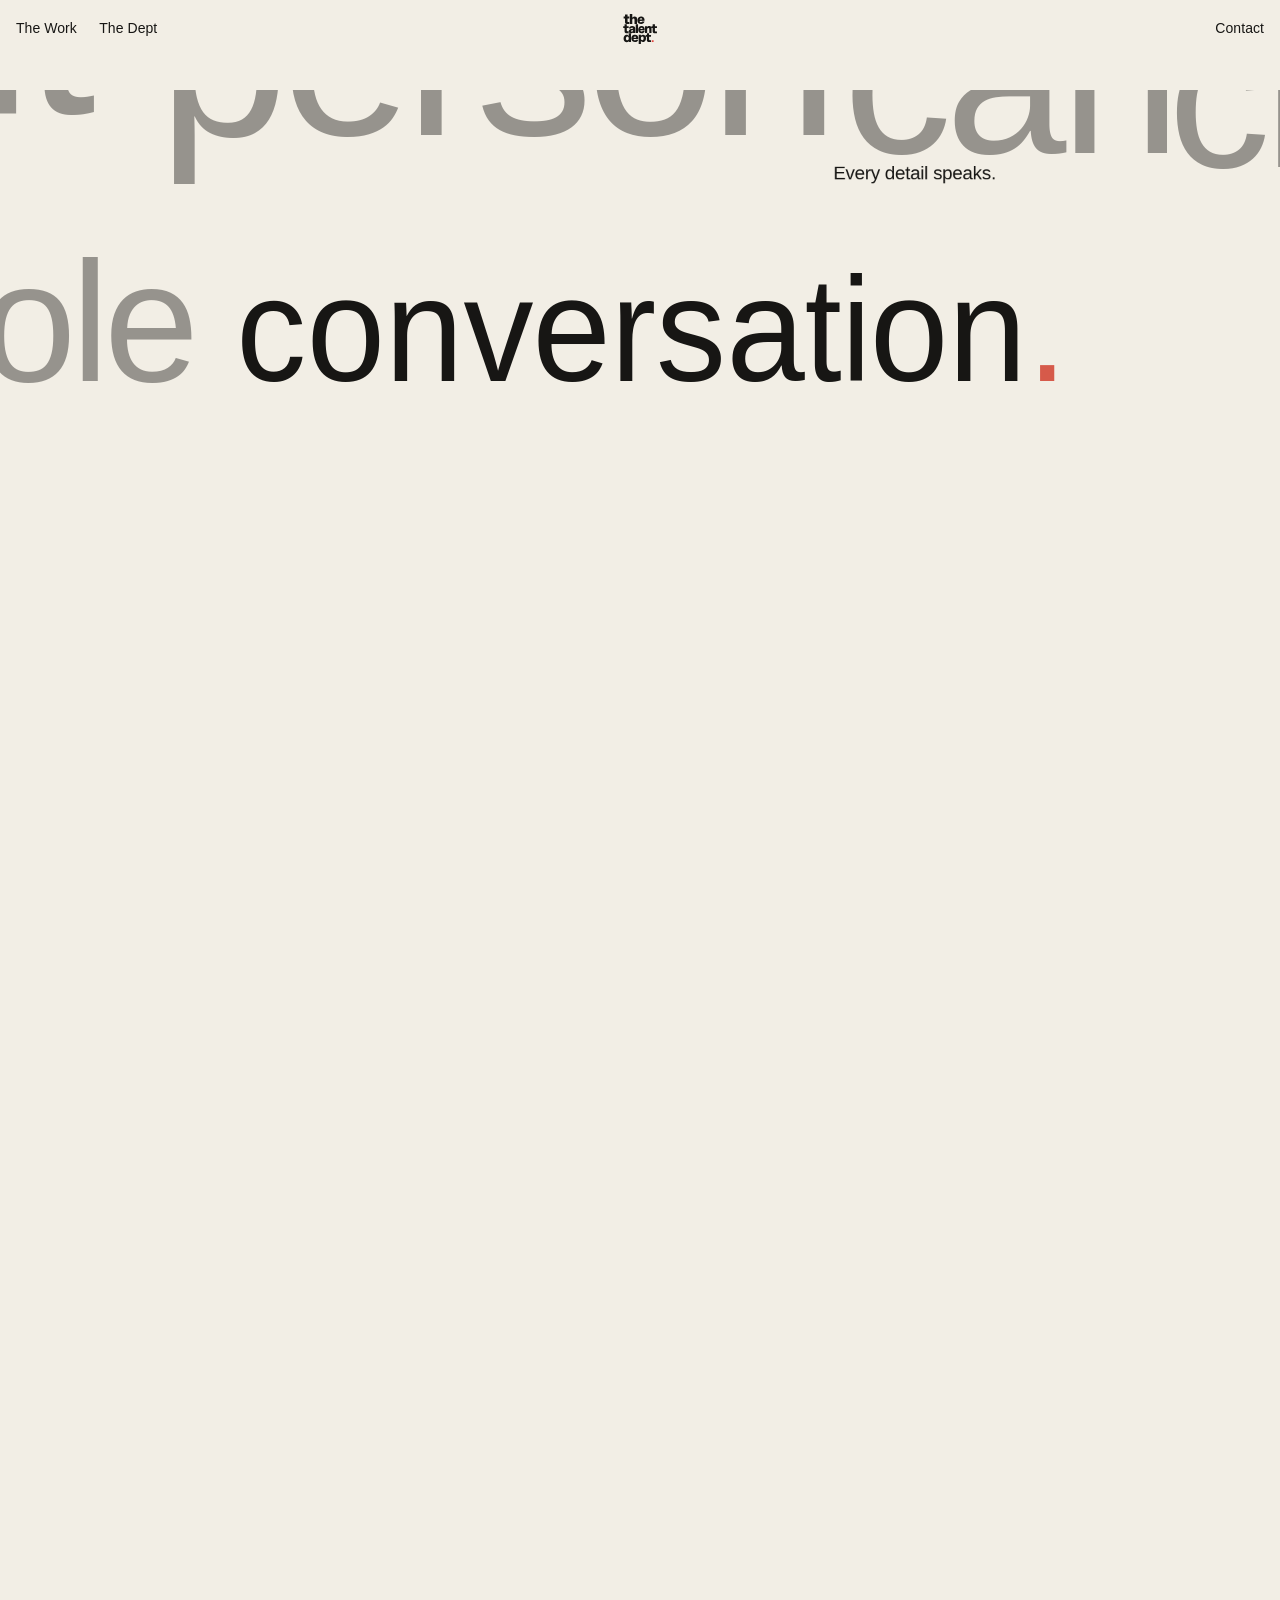
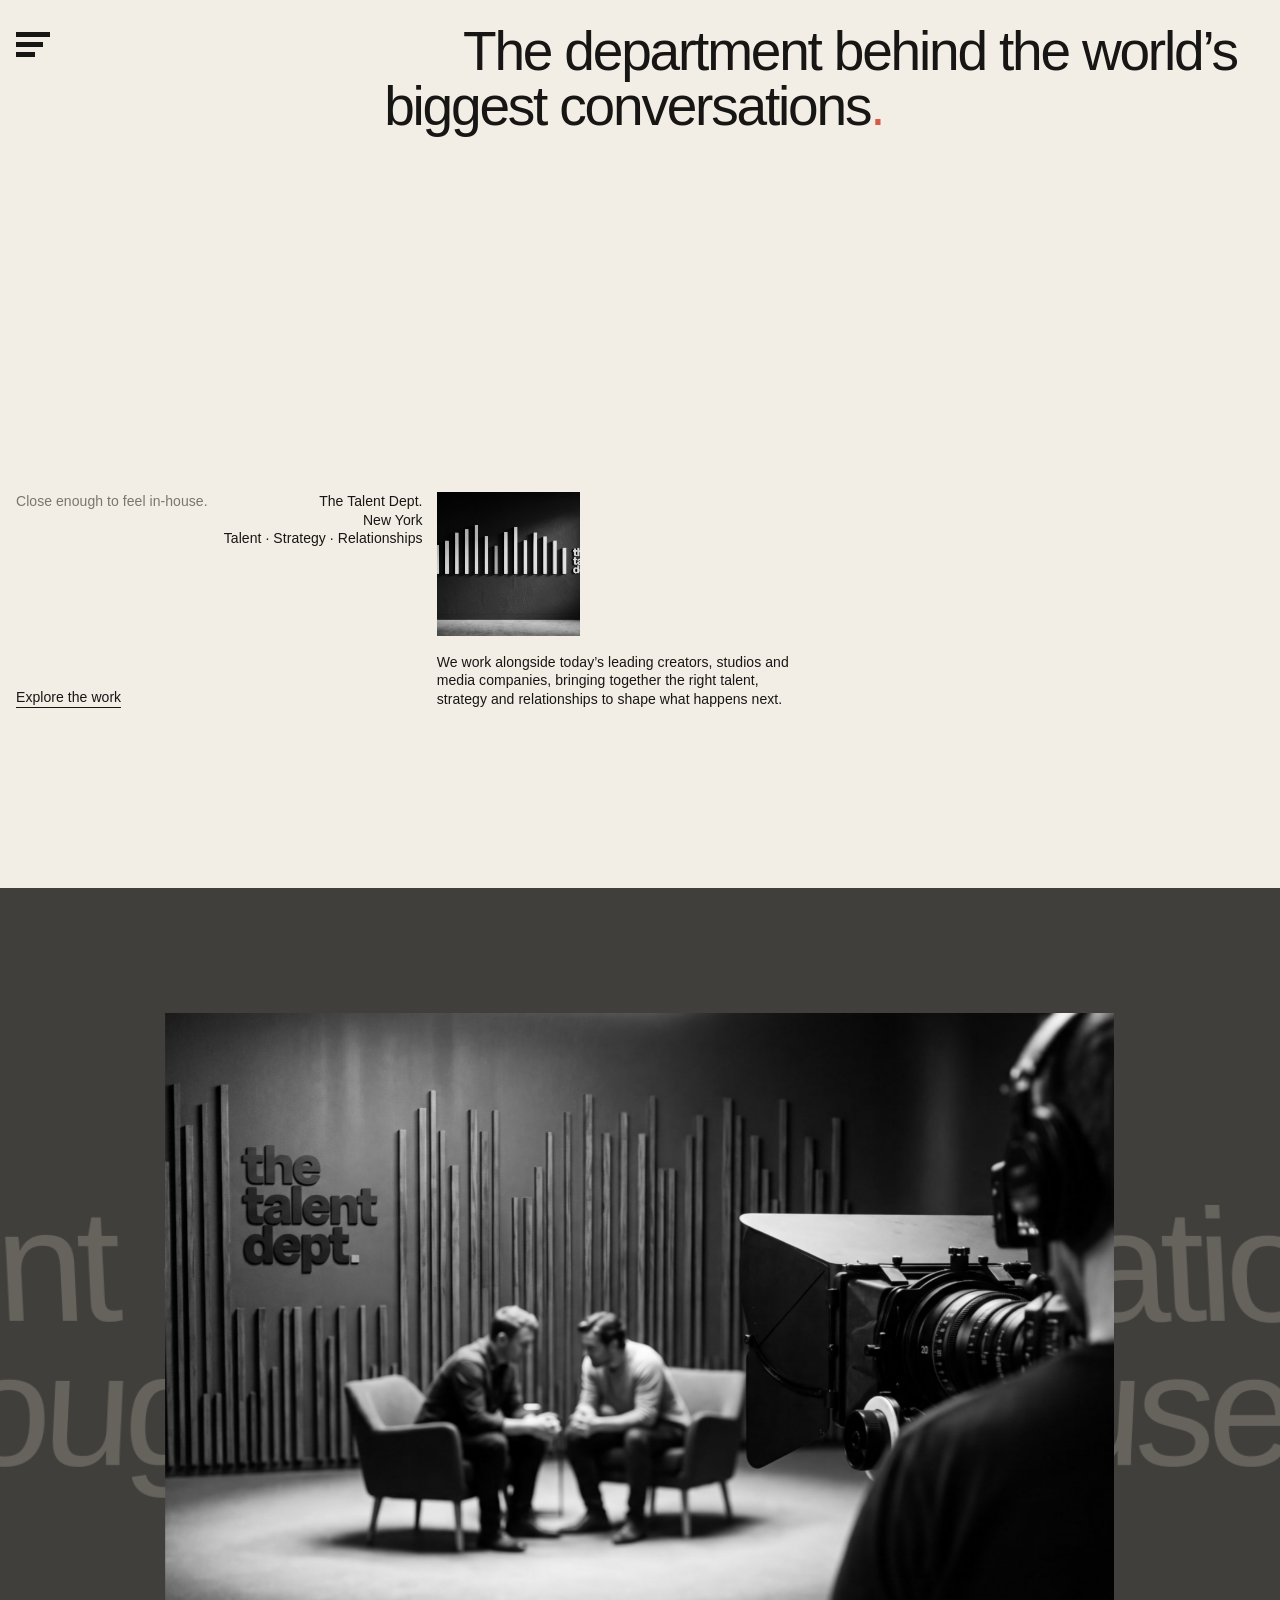
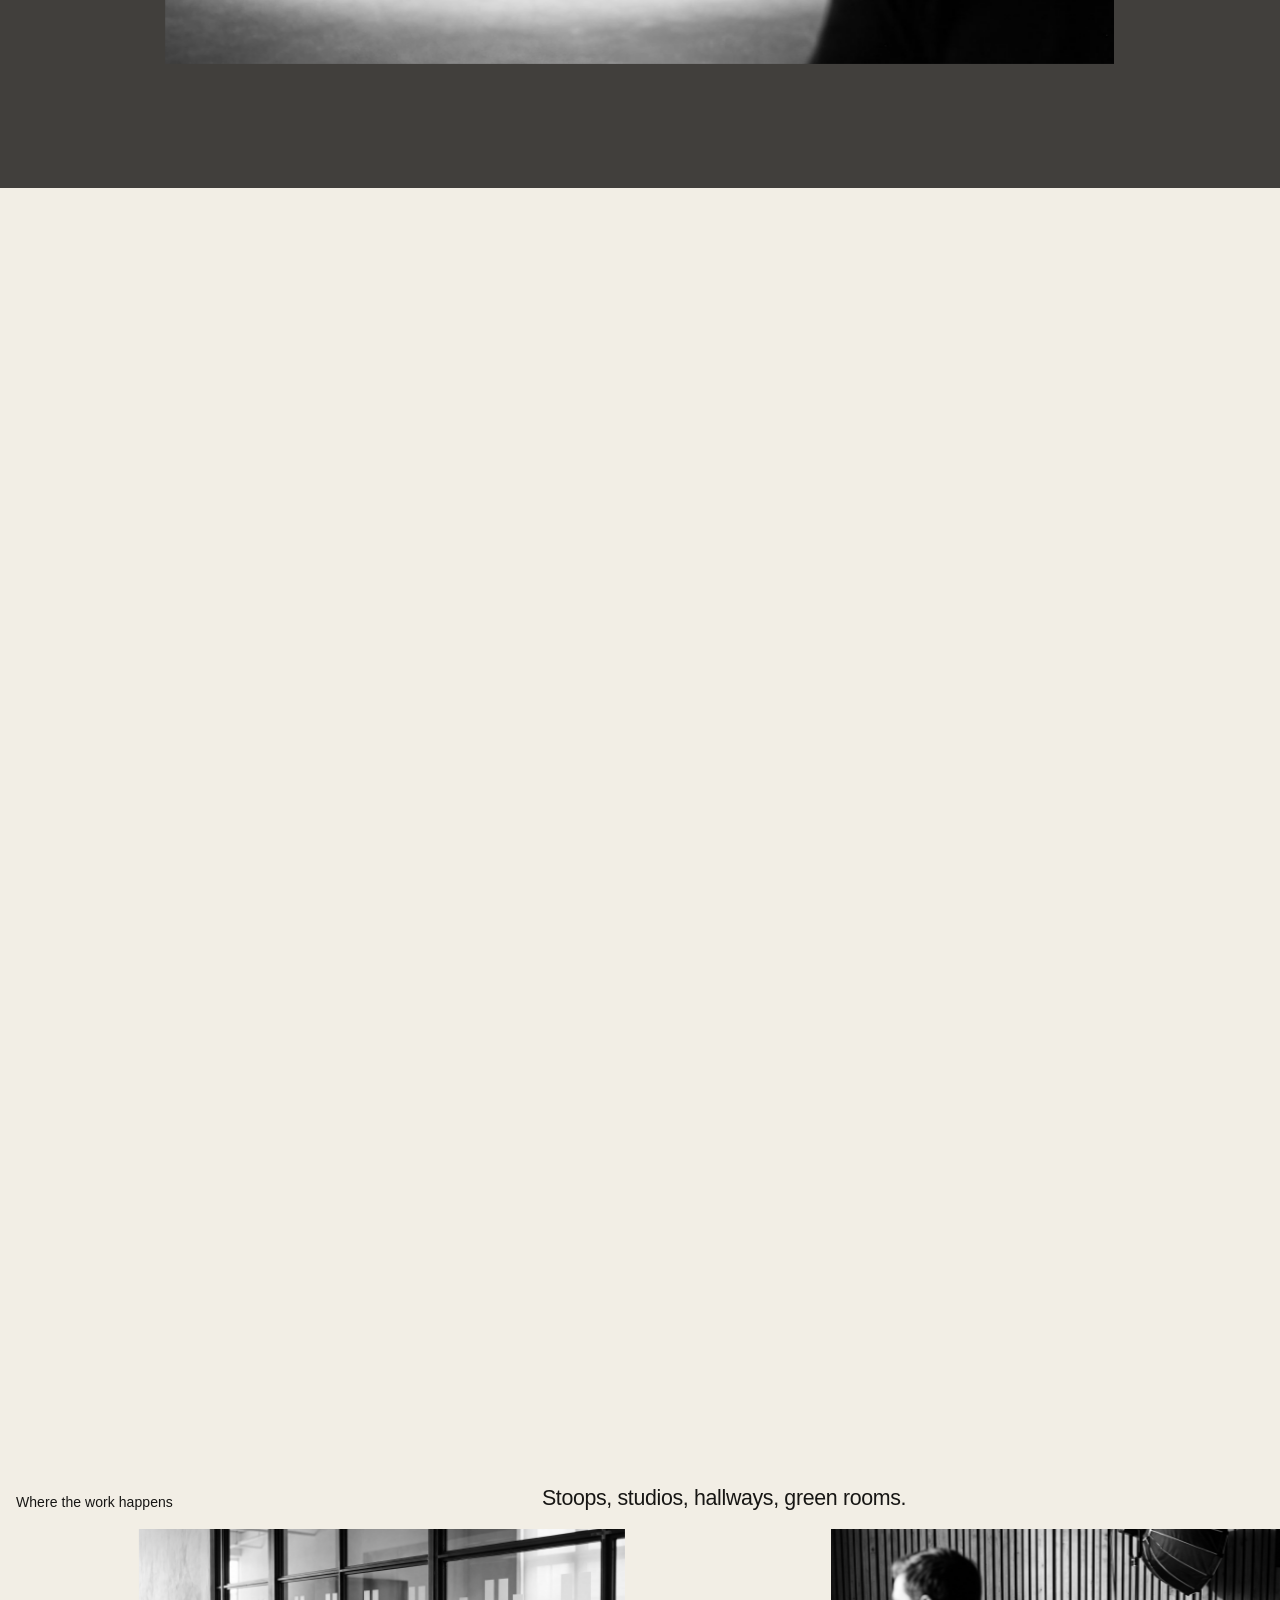
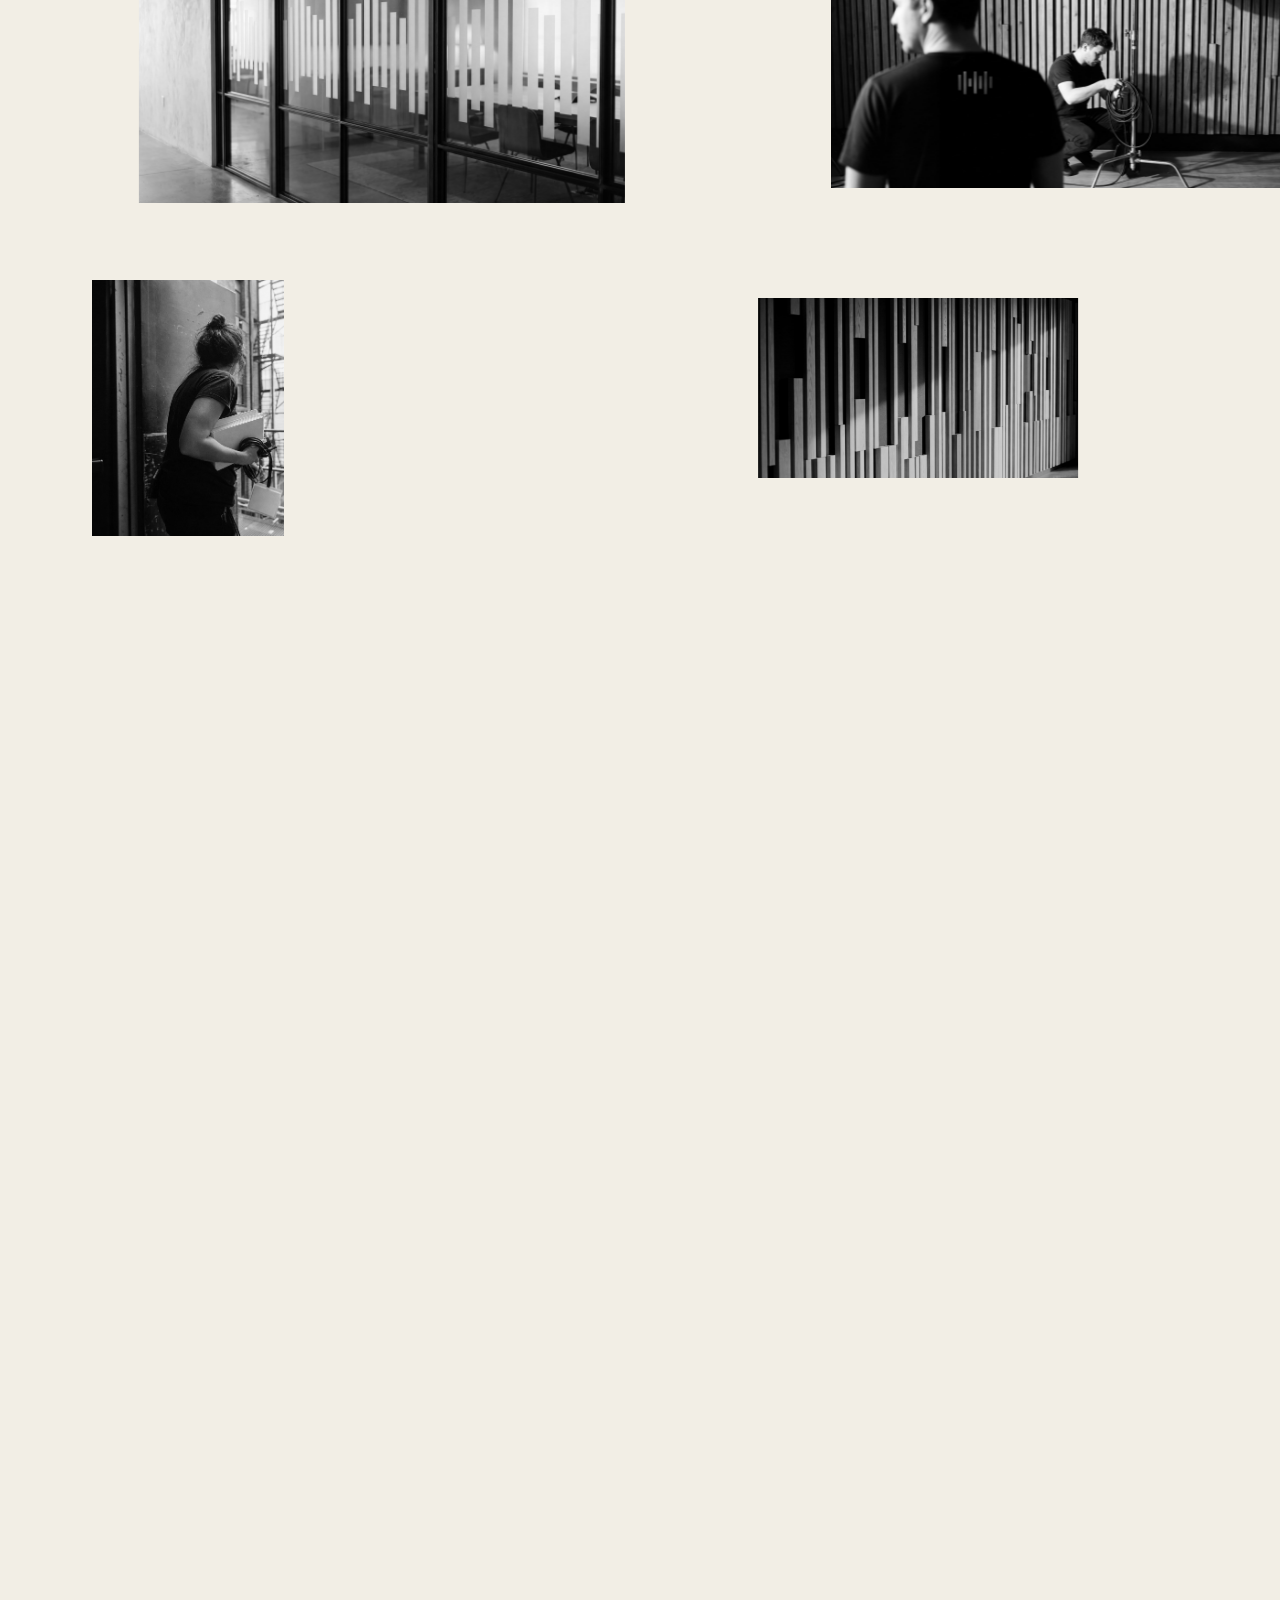
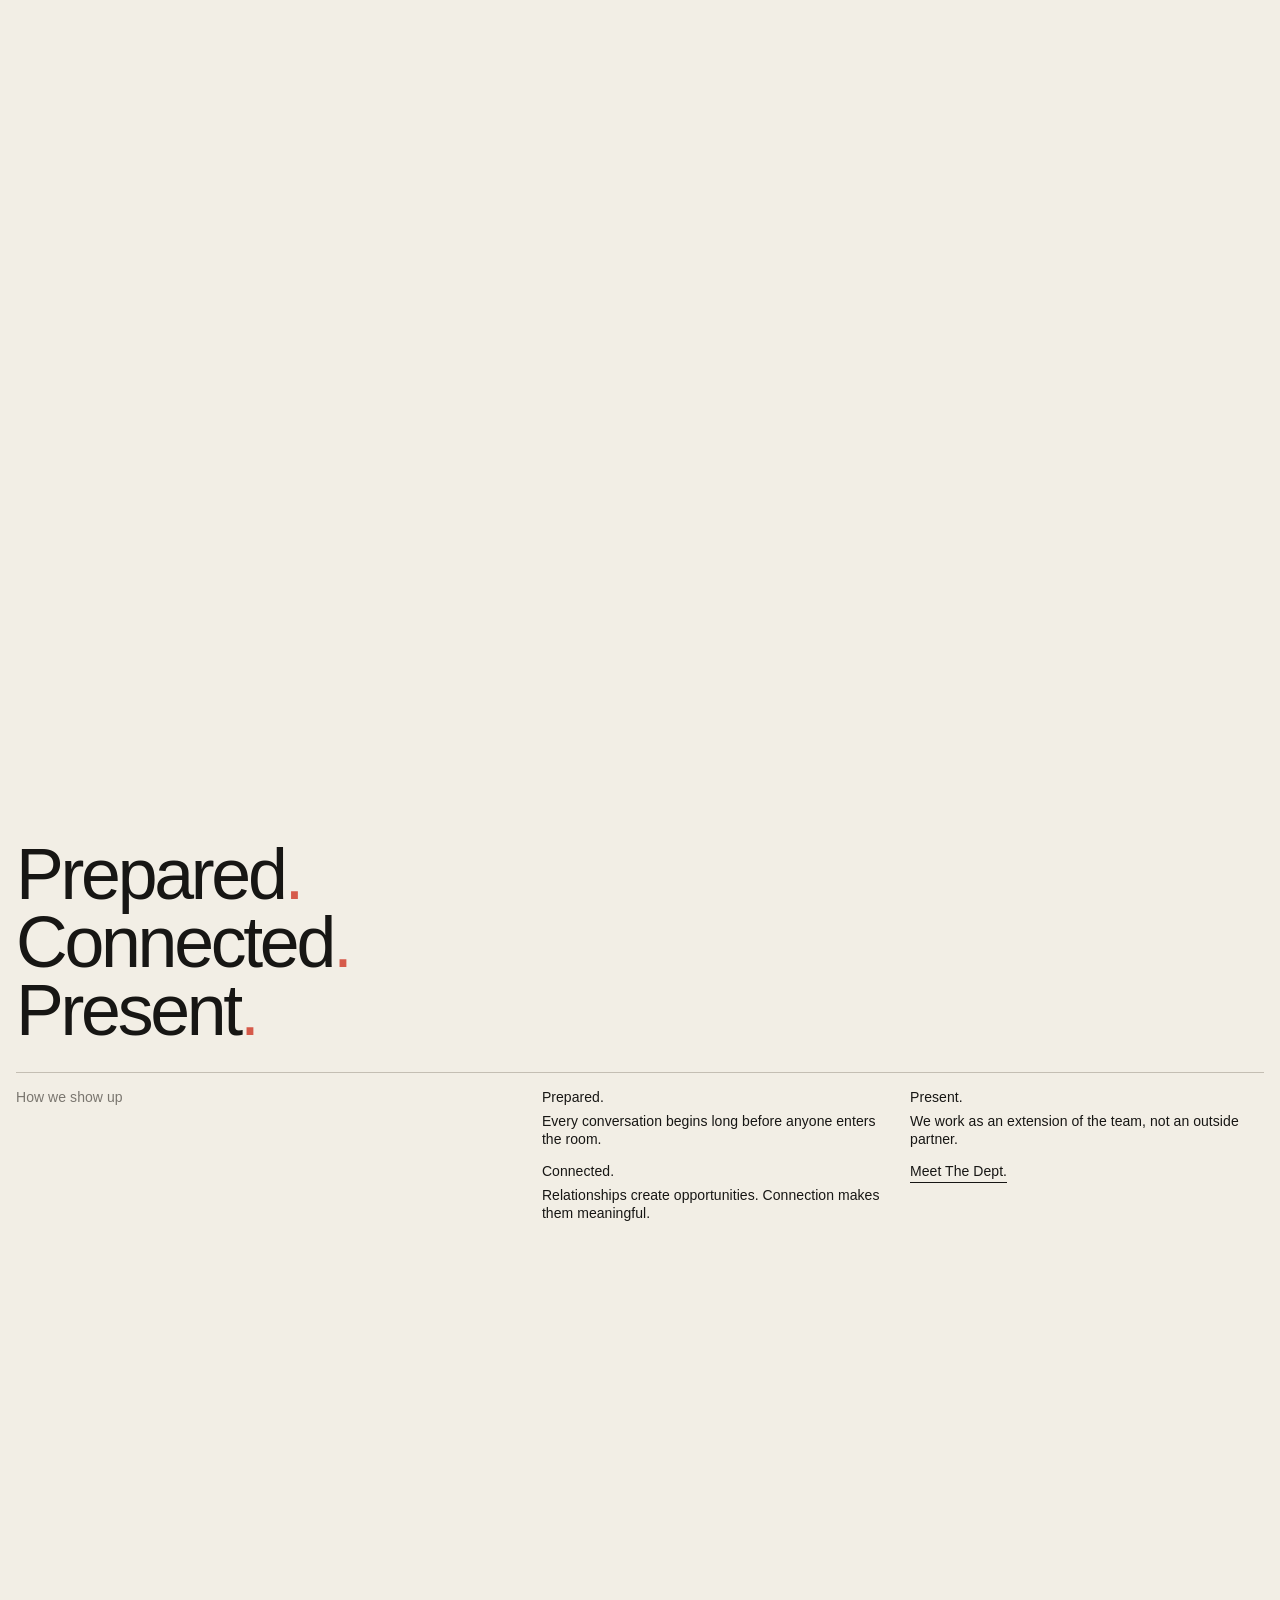
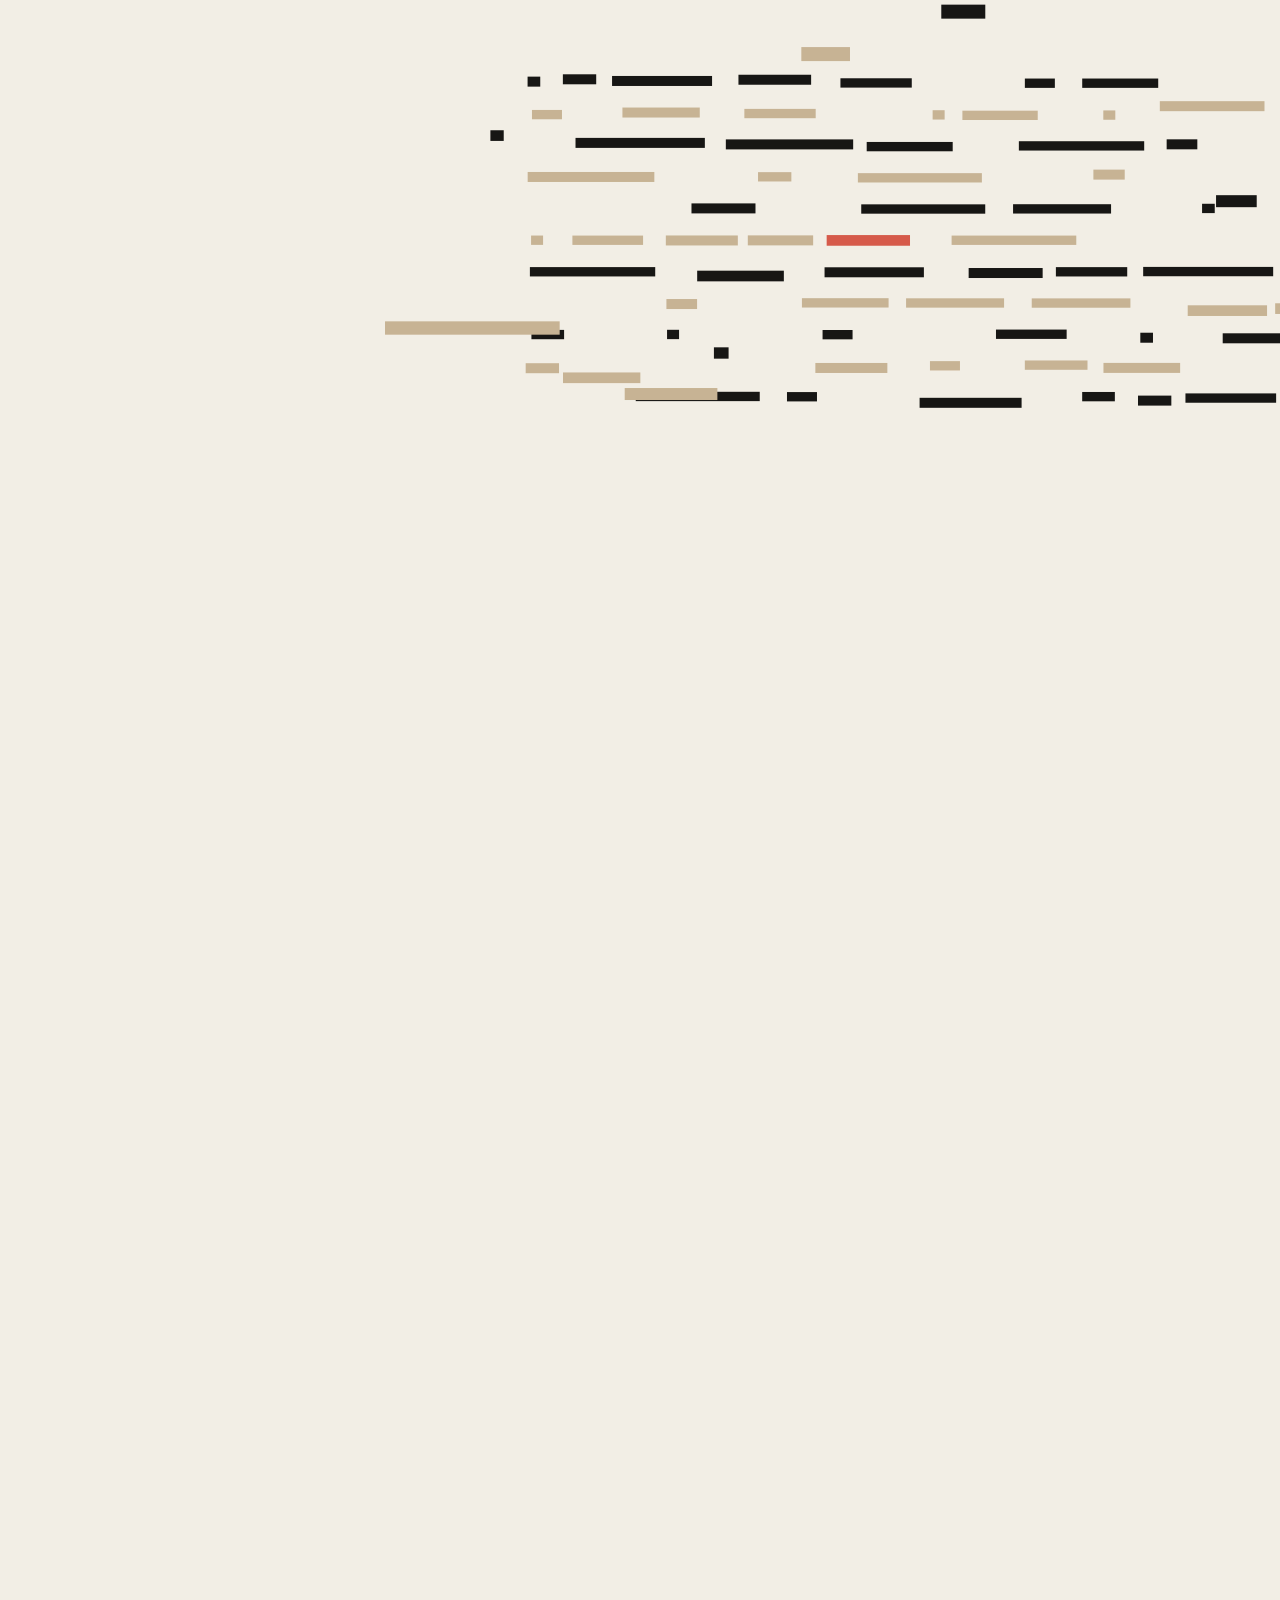
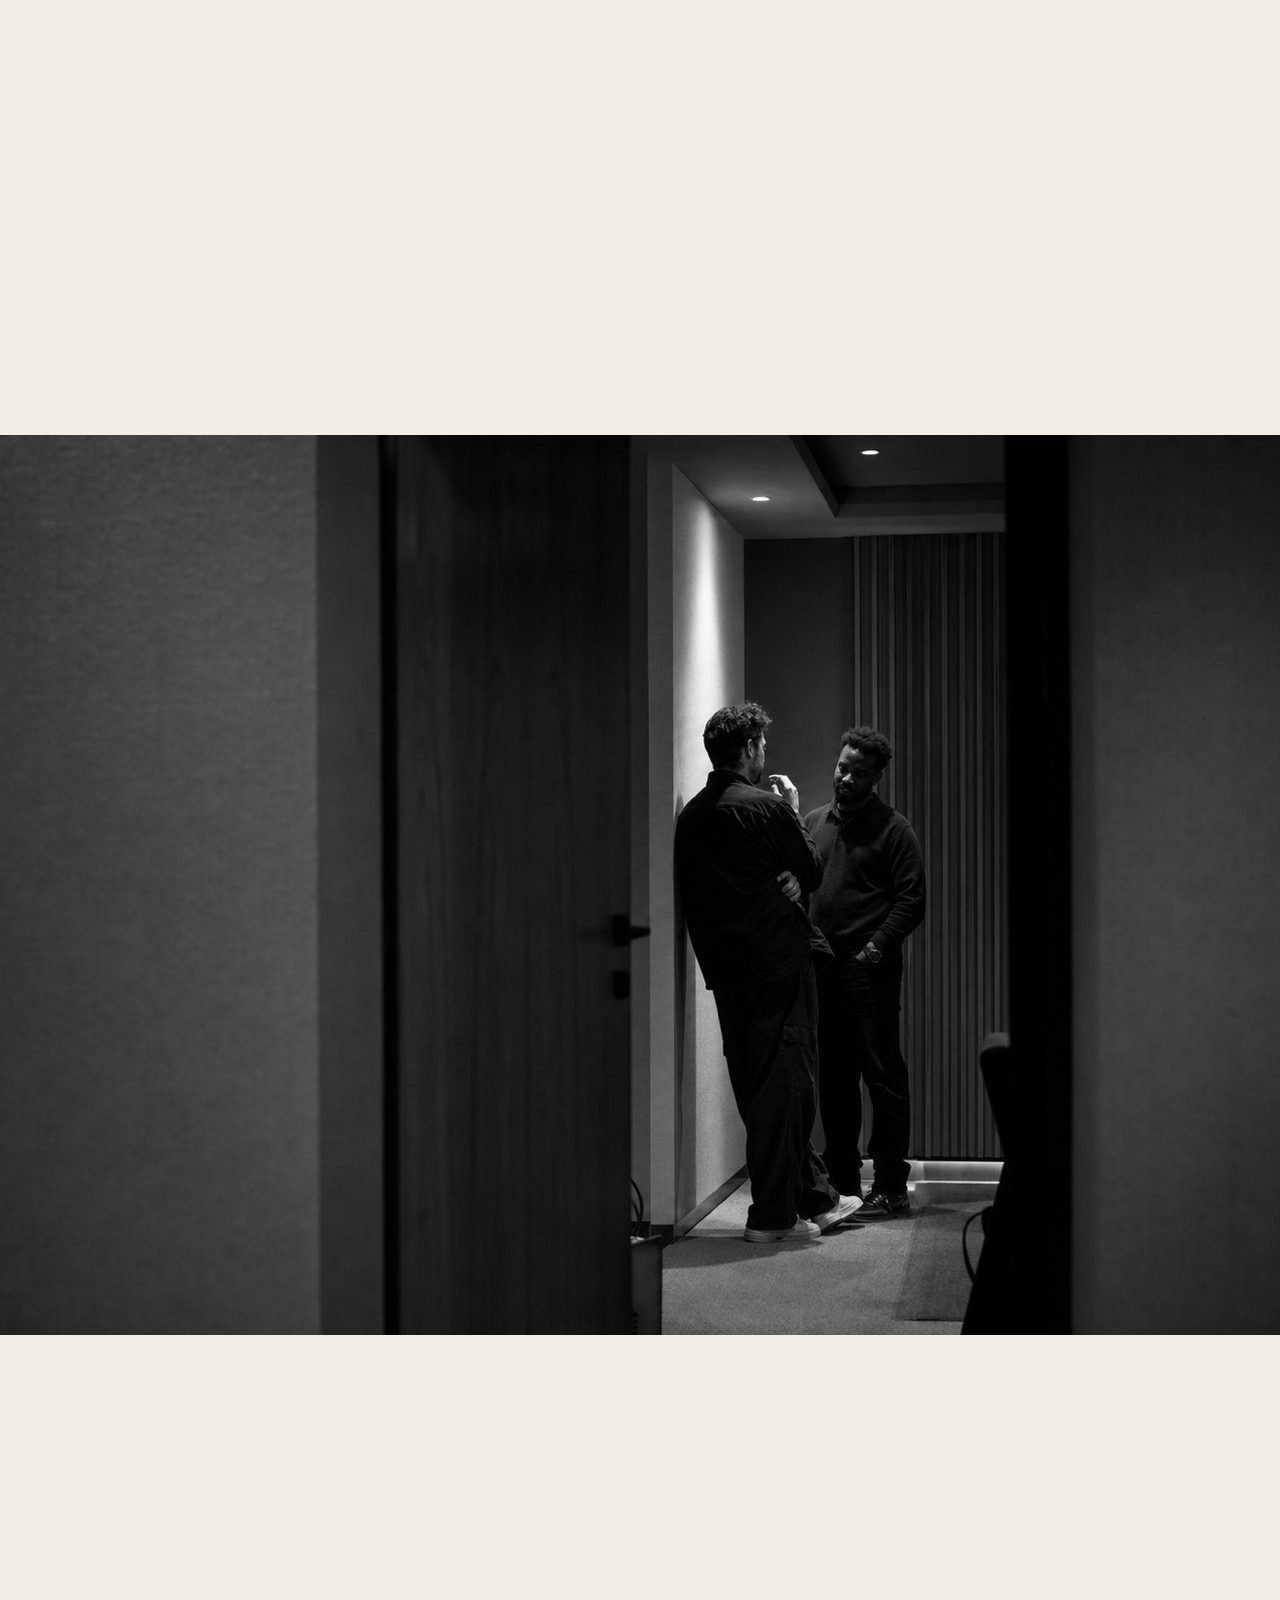
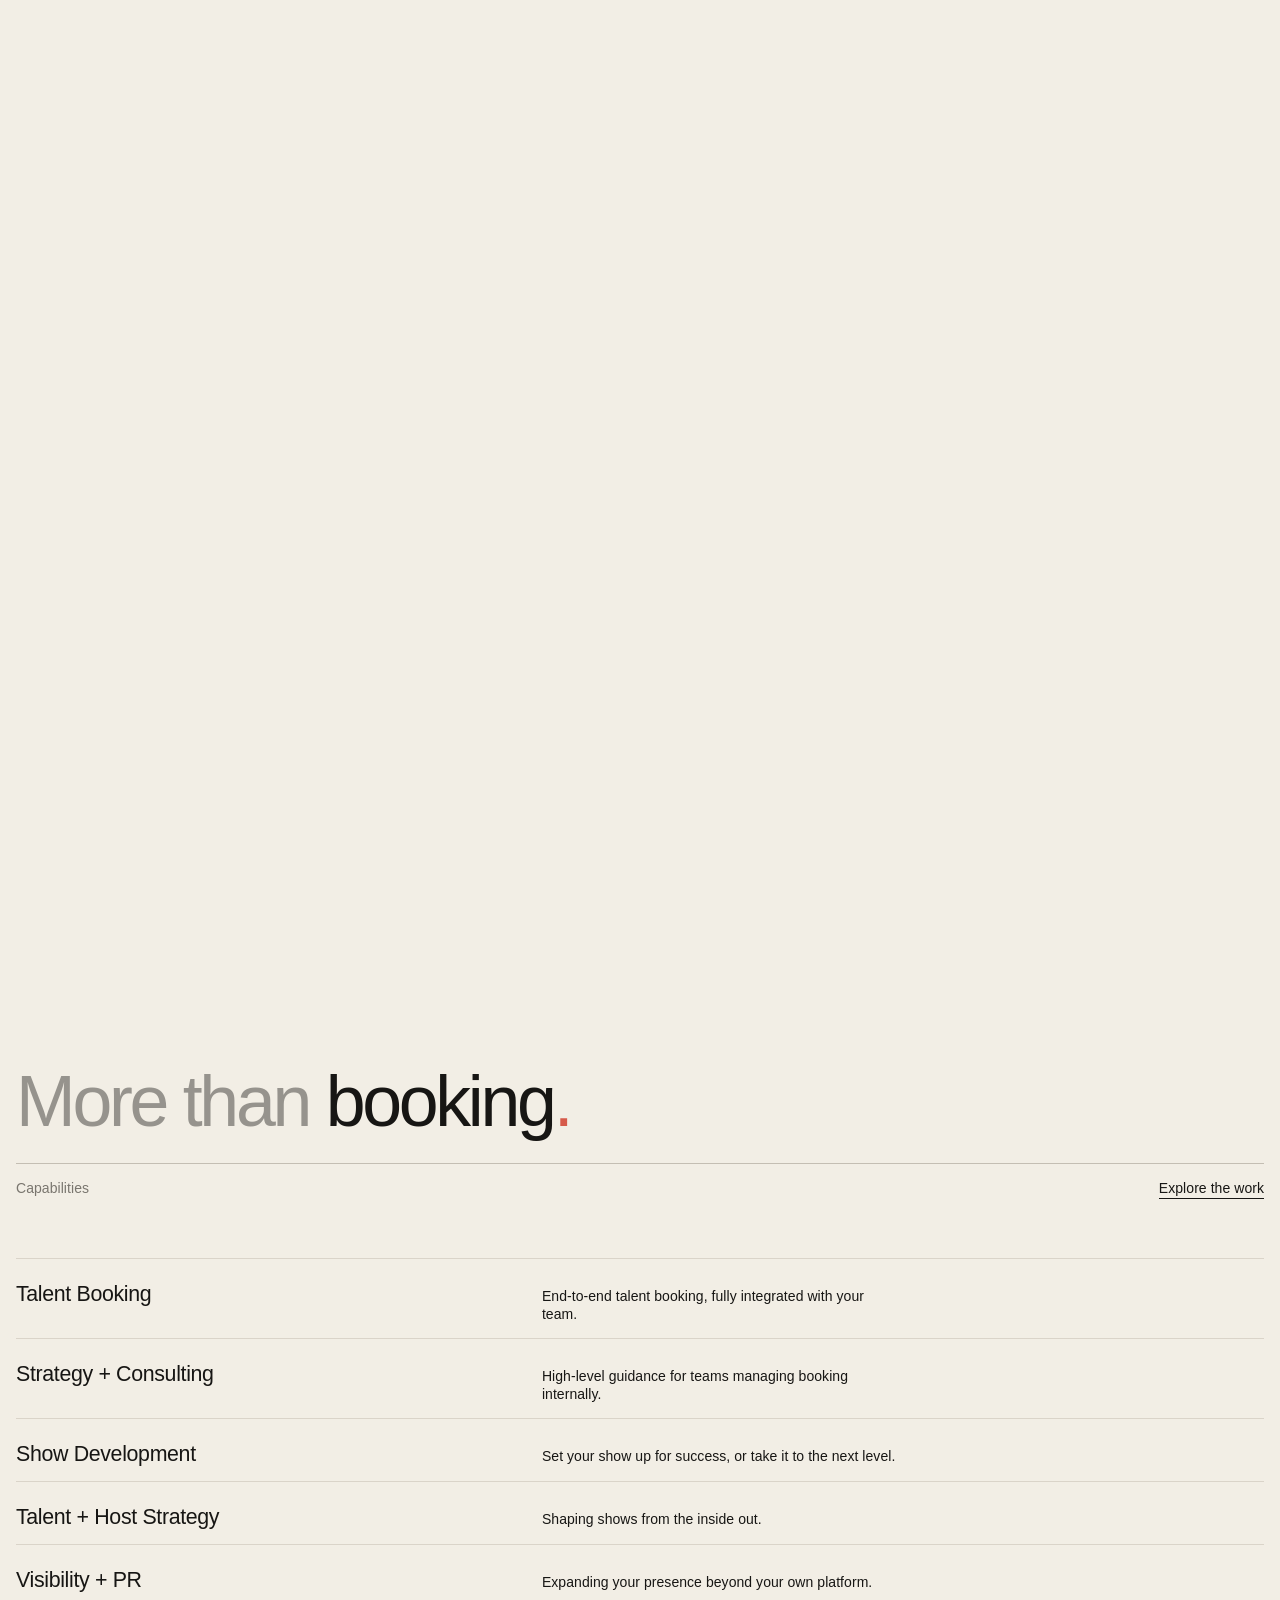
==== commit a9844861: "Editorial references placed: Dept pages, Dept head, Contact, Home statement The Dept.: each person i" ====
--- a/index.html
+++ b/index.html
@@ -16,7 +16,7 @@
 <header class="nav" id="nav">
   <nav class="l" aria-label="Main"><a class="ul" href="the-work.html">The Work</a><a class="ul" href="the-dept.html">The Dept.</a></nav>
   <a class="logo" href="index.html" aria-label="The Talent Dept., home"><img class="dk" src="assets/ttd-logo-dark.svg" alt="The Talent Dept."><img class="lt" src="assets/ttd-logo-light.svg" alt=""></a>
-  <div class="r"><a class="ul" href="#contact">Contact</a></div>
+  <div class="r"><a class="ul" href="contact.html">Contact</a></div>
 </header>
 
 <main>
@@ -27,17 +27,16 @@
   <h1 class="sr">The right person can change the whole conversation.</h1>
 </section>
 
-<section class="blk">
-  <h2 class="say disp">The department behind the world’s biggest <b>conversations</b><i>.</i></h2>
-  <div class="rule"></div>
-  <div class="row">
-    <p class="zA grey">Close enough to feel in-house.</p>
-    <div class="zB">
-      <p class="lab">Talent · Strategy · Relationships</p>
-      <p>We work alongside today’s leading creators, studios and media companies, bringing together the right talent, strategy and relationships to shape what happens next.</p>
-      <p><a class="go" href="the-work.html">Explore the work</a></p>
-    </div>
-  </div>
+<!-- The statement, after the Frank Lloyd Wright quote spread: a mark in the corner, the line set large from the
+     left third with an indented first line, and below it an attribution, a small square photograph and the paragraph. -->
+<section class="qt">
+  <span class="doc-mark qt-mark" aria-hidden="true"><i></i><i></i><i></i></span>
+  <h2 class="qt-big say">The department behind the world’s biggest <b>conversations</b><i>.</i></h2>
+  <p class="qt-left grey">Close enough to feel in-house.</p>
+  <p class="qt-by">The Talent Dept.<br>New York<br>Talent · Strategy · Relationships</p>
+  <figure class="qt-pic"><img src="assets/web/signwall.jpg" alt="" loading="lazy" style="object-position:62% 50%"></figure>
+  <p class="qt-para">We work alongside today’s leading creators, studios and media companies, bringing together the right talent, strategy and relationships to shape what happens next.</p>
+  <a class="qt-go ul lab" href="the-work.html">Explore the work</a>
 </section>
 
 <!-- The photograph recedes into a card while the room goes dark. -->
@@ -149,7 +148,7 @@
   <div class="rule"></div>
   <div class="row">
     <div class="zA"><p class="grey">Let’s talk.</p><a class="mail ul" href="mailto:hello@thetalentdept.com">hello@thetalentdept.com</a></div>
-    <div class="zB links"><a class="ul" href="the-work.html">The Work</a><a class="ul" href="the-dept.html">The Dept.</a></div>
+    <div class="zB links"><a class="ul" href="the-work.html">The Work</a><a class="ul" href="the-dept.html">The Dept.</a><a class="ul" href="contact.html">Contact</a></div>
     <p class="zC">New York</p>
   </div>
   <div class="row base">
--- a/css/site.css
+++ b/css/site.css
@@ -227,7 +227,7 @@
 
 /* The Work / The Dept.: two words, two photographs slide in from the edges, then one opens to the full screen */
 .split .pin-in{background:var(--cream)}
-.split .words{position:absolute;inset:0;display:flex;align-items:center;justify-content:center;gap:5vw;z-index:3}
+.split .words{position:absolute;inset:0;display:flex;align-items:flex-start;justify-content:center;gap:5vw;z-index:3;padding-top:calc(50vh - .62*clamp(40px,5vw,96px))}
 .split .w{display:grid;row-gap:.9em;text-align:center;justify-items:center}
 .split .w .disp{color:var(--ink);font-size:clamp(40px,5vw,96px)}
 .split .w .grey{max-width:16em}
@@ -236,7 +236,7 @@
 .split .im img{width:100%;height:100%;object-fit:cover;filter:grayscale(1);transition:transform 1s var(--ease)}
 .split .im.ir img{object-position:50% 14%}
 .split .im.hov img{transform:scale(1.04)}
-@media (max-width:760px){ .split .words{flex-direction:column;gap:12vh} }
+@media (max-width:760px){ .split .words{flex-direction:column;align-items:center;justify-content:center;gap:12vh;padding-top:0} }
 
 /* the people, as a deck of cards that fans open */
 .fan .deck{position:relative;height:min(78vh,56vw);margin-top:6vh}
@@ -298,7 +298,7 @@
 
 /* services index: the full stop that follows the pointer */
 .idx{position:relative}
-.im{position:absolute;left:0;top:0;width:6px;height:6px;background:var(--red);border-radius:1.2px;pointer-events:none;opacity:0;z-index:4}
+.idx-dot{position:absolute;left:0;top:0;width:6px;height:6px;background:var(--red);border-radius:1.2px;pointer-events:none;opacity:0;z-index:4}
 
 /* The Work: the prompter's full stop, in a zero-width slot */
 .pd{position:relative;display:inline-block;width:0;height:0}
@@ -334,3 +334,123 @@
   .rise,.rule.draw,.ph-rv,.ph-rv img{opacity:1!important;transform:none!important;clip-path:none!important}
   .np{animation:none}
 }
+
+/* The Work: the redacted brief (after the "official report" poster). Ink bars cover every word but the ones that
+   matter; scroll lifts them in reading order. */
+.doc-row{padding-top:5vw}
+.doc{position:relative;font-size:clamp(22px,2.35vw,44px);line-height:1.5;letter-spacing:-.018em;font-weight:300}
+.doc p+p{margin-top:.8em}
+.doc .keep{font-weight:500}
+.doc .sign{font-size:var(--sm);letter-spacing:.004em;margin-top:3.2em!important;padding-top:1em;border-top:1px solid var(--hair);display:inline-block}
+.doc-mark{display:grid;row-gap:5px;width:34px;margin-bottom:2.2em}
+.doc-mark i{display:block;height:5px;background:var(--ink)}
+.doc-mark i:nth-child(2){width:80%}
+.doc-mark i:nth-child(3){width:56%}
+.doc .redact{position:absolute;inset:0;pointer-events:none}
+.doc .redact i{position:absolute;background:var(--ink);transform-origin:100% 50%;will-change:transform}
+@media (max-width:760px){ .doc-row{padding-top:40px} .doc{font-size:22px} }
+
+/* The Dept.: each person is a page (after the editorial spread reference): the name small in the corner as a
+   running title, a narrow column of text from the middle, the portrait top right, a large quiet field, and three
+   labels along the foot of the page. */
+.person.page{min-height:min(70vw,94vh);display:flex;flex-direction:column}
+.person.page .row{padding-bottom:0}
+.person.page .row.top{padding-top:1.15vw;align-items:start}
+.person.page .run{grid-column:1/13}
+.person.page .txt{grid-column:13/18}
+.person.page .txt p+p{margin-top:1em}
+.person.page .pic{grid-column:18/25}
+.person.page .row.bot{margin-top:auto;padding:3vw 0 1.4vw;align-items:end}
+.person.page .b1{grid-column:1/13}
+.person.page .b2{grid-column:13/18}
+.person.page .b3{grid-column:18/25;justify-self:end}
+@media (max-width:760px){
+  .person.page{min-height:0}
+  .person.page .row.top>*+*{margin-top:18px}
+  .person.page .row.bot{padding:28px 0 18px}
+  .person.page .row.bot>*+*{margin-top:6px}
+}
+
+/* The Dept. head, after the "beiges." product page: one huge word against the centre line, a right-aligned
+   stack of who's who above it, a tall photograph on the right, a note and a link to the people. */
+.jk{display:grid;grid-template-columns:repeat(24,minmax(0,1fr));column-gap:var(--g);grid-template-rows:auto 1fr auto auto;
+  min-height:100vh;padding:calc(14px + clamp(30px,2.1vw,40px) + 5vh) var(--m) 6vh;row-gap:0}
+.jk-meta{grid-column:7/15;grid-row:1;justify-self:end;text-align:right;display:grid;row-gap:.9em;margin:0}
+.jk-meta dt{font-weight:500}
+.jk-meta dd{margin:0}
+.jk-pic{grid-column:15/24;grid-row:1/4;margin:0;align-self:start}
+.jk-pic img{width:100%;aspect-ratio:4/5;object-fit:cover;filter:grayscale(1)}
+.jk-word{grid-column:1/15;grid-row:3;justify-self:end;align-self:end;font-size:clamp(64px,10.6vw,204px);line-height:.8;letter-spacing:-.055em;
+  font-weight:300;color:var(--quiet);margin:0 0 -.04em;white-space:nowrap}
+.jk-go{grid-column:1/15;grid-row:4;justify-self:end;margin-top:2.6vw;font-size:var(--mid);font-weight:300}
+.jk-note{grid-column:15/21;grid-row:4;margin-top:2.6vw;color:var(--mute)}
+.jk-note .lab{color:var(--ink)}
+@media (max-width:760px){
+  .jk{display:block;min-height:0}
+  .jk-meta{text-align:left;row-gap:.6em}
+  .jk-pic{margin-top:28px}
+  .jk-word{margin-top:28px;font-size:22vw}
+  .jk-go{display:inline-block;margin-top:18px}
+  .jk-note{margin-top:22px}
+}
+
+/* Contact, after the LUMI portfolio cover: two words split across the top, a rule, small labels and a key and
+   value list, a big photograph on the right with a line running down its edge, a strip of labels at the foot. */
+.lm{min-height:100vh;display:flex;flex-direction:column;padding:calc(14px + clamp(30px,2.1vw,40px) + 4vh) var(--m) 0}
+.lm-words{display:flex;justify-content:space-between;align-items:baseline;font-size:clamp(48px,7.4vw,142px);line-height:.86;letter-spacing:-.05em;font-weight:300;color:var(--quiet);margin:0}
+.lm .rule{margin-top:1.4vw}
+.lm-body{flex:1;display:grid;grid-template-columns:repeat(24,minmax(0,1fr));column-gap:var(--g);position:relative;min-height:62vh}
+.lm-left{grid-column:1/14;display:grid;grid-template-columns:repeat(13,minmax(0,1fr));column-gap:var(--g);align-content:start;padding-top:1.15vw}
+.lm-a{grid-column:1/4}
+.lm-b{grid-column:4/8}
+.lm-kv{grid-column:8/14;margin:0;display:grid;row-gap:.25em}
+.lm-kv div{display:grid;grid-template-columns:minmax(0,1fr) minmax(0,1.5fr);column-gap:var(--g)}
+.lm-kv .gap{height:1.1em}
+.lm-kv dt{font-weight:500}
+.lm-kv dd{margin:0}
+.lm-talk{grid-column:1/8;margin-top:auto;align-self:end}
+.lm-pic{grid-column:15/24;margin:0;position:relative;align-self:stretch;min-height:56vh}
+.lm-pic img{position:absolute;inset:0;width:100%;height:100%;object-fit:cover;filter:grayscale(1)}
+.lm-pic .steps{position:absolute;right:0;bottom:0;width:2.4vw;height:4.8vw;pointer-events:none}
+.lm-pic .steps i{position:absolute;right:0;width:1.2vw;height:1.2vw;background:var(--red)}
+.lm-pic .steps i:nth-child(1){bottom:1.2vw;right:0}
+.lm-pic .steps i:nth-child(2){bottom:0;right:-1.2vw}
+.lm-vert{grid-column:24/25;writing-mode:vertical-rl;text-transform:uppercase;font-size:12px;letter-spacing:.06em;font-weight:500;justify-self:end;padding-top:1.15vw;margin:0;white-space:nowrap}
+.lm-strip{display:grid;grid-template-columns:repeat(5,minmax(0,1fr));column-gap:var(--g);padding:3.4vh 0 2.2vh;font-size:12px;text-transform:uppercase;letter-spacing:.05em;color:var(--mute)}
+.lm-strip span:last-child{justify-self:end}
+@media (max-width:760px){
+  .lm-words{display:block}
+  .lm-words .w2{display:block}
+  .lm-body{display:block}
+  .lm-left{display:block}
+  .lm-left>*+*{margin-top:14px}
+  .lm-kv div{grid-template-columns:1fr}
+  .lm-pic{margin-top:28px;height:60vh}
+  .lm-vert{display:none}
+  .lm-strip{grid-template-columns:1fr 1fr;row-gap:8px}
+  .lm-strip span:last-child{justify-self:start}
+}
+
+/* Home statement, after the Frank Lloyd Wright quote spread */
+.qt{display:grid;grid-template-columns:repeat(24,minmax(0,1fr));column-gap:var(--g);grid-template-rows:auto minmax(14vh,1fr) auto auto;
+  min-height:96vh;padding:16vh var(--m) 4vh;align-items:start}
+.qt-mark{grid-column:1/3;grid-row:1;margin:.6em 0 0}
+.qt-big{grid-column:8/25;grid-row:1;font-size:clamp(34px,4.3vw,84px);line-height:1;letter-spacing:-.04em;font-weight:300;color:var(--ink);
+  text-indent:calc((100vw - 2*var(--m) + var(--g))/24*1.5)}
+.qt-big .sp>.q{color:var(--ink)}
+.qt-left{grid-column:1/5;grid-row:3}
+.qt-by{grid-column:4/9;grid-row:3;justify-self:end;text-align:right;line-height:1.32}
+.qt-pic{grid-column:9/12;grid-row:3;margin:0}
+.qt-pic img{width:100%;aspect-ratio:1/1;object-fit:cover;filter:grayscale(1)}
+.qt-para{grid-column:9/16;grid-row:4;margin-top:1.2em;max-width:30em}
+.qt-go{grid-column:1/5;grid-row:4;align-self:end;justify-self:start;font-weight:500;background-size:100% 1px}
+.qt-go:hover{background-size:0 1px;background-position:100% 100%}
+@media (max-width:760px){
+  .qt{display:block;min-height:0;padding-top:110px}
+  .qt-big{text-indent:2em;margin-top:18px}
+  .qt>*+*{margin-top:22px}
+  .qt-by{text-align:left}
+  .qt-pic{width:46%}
+  .qt-go{display:inline-block}
+}
+.qt-big *{text-indent:0}
